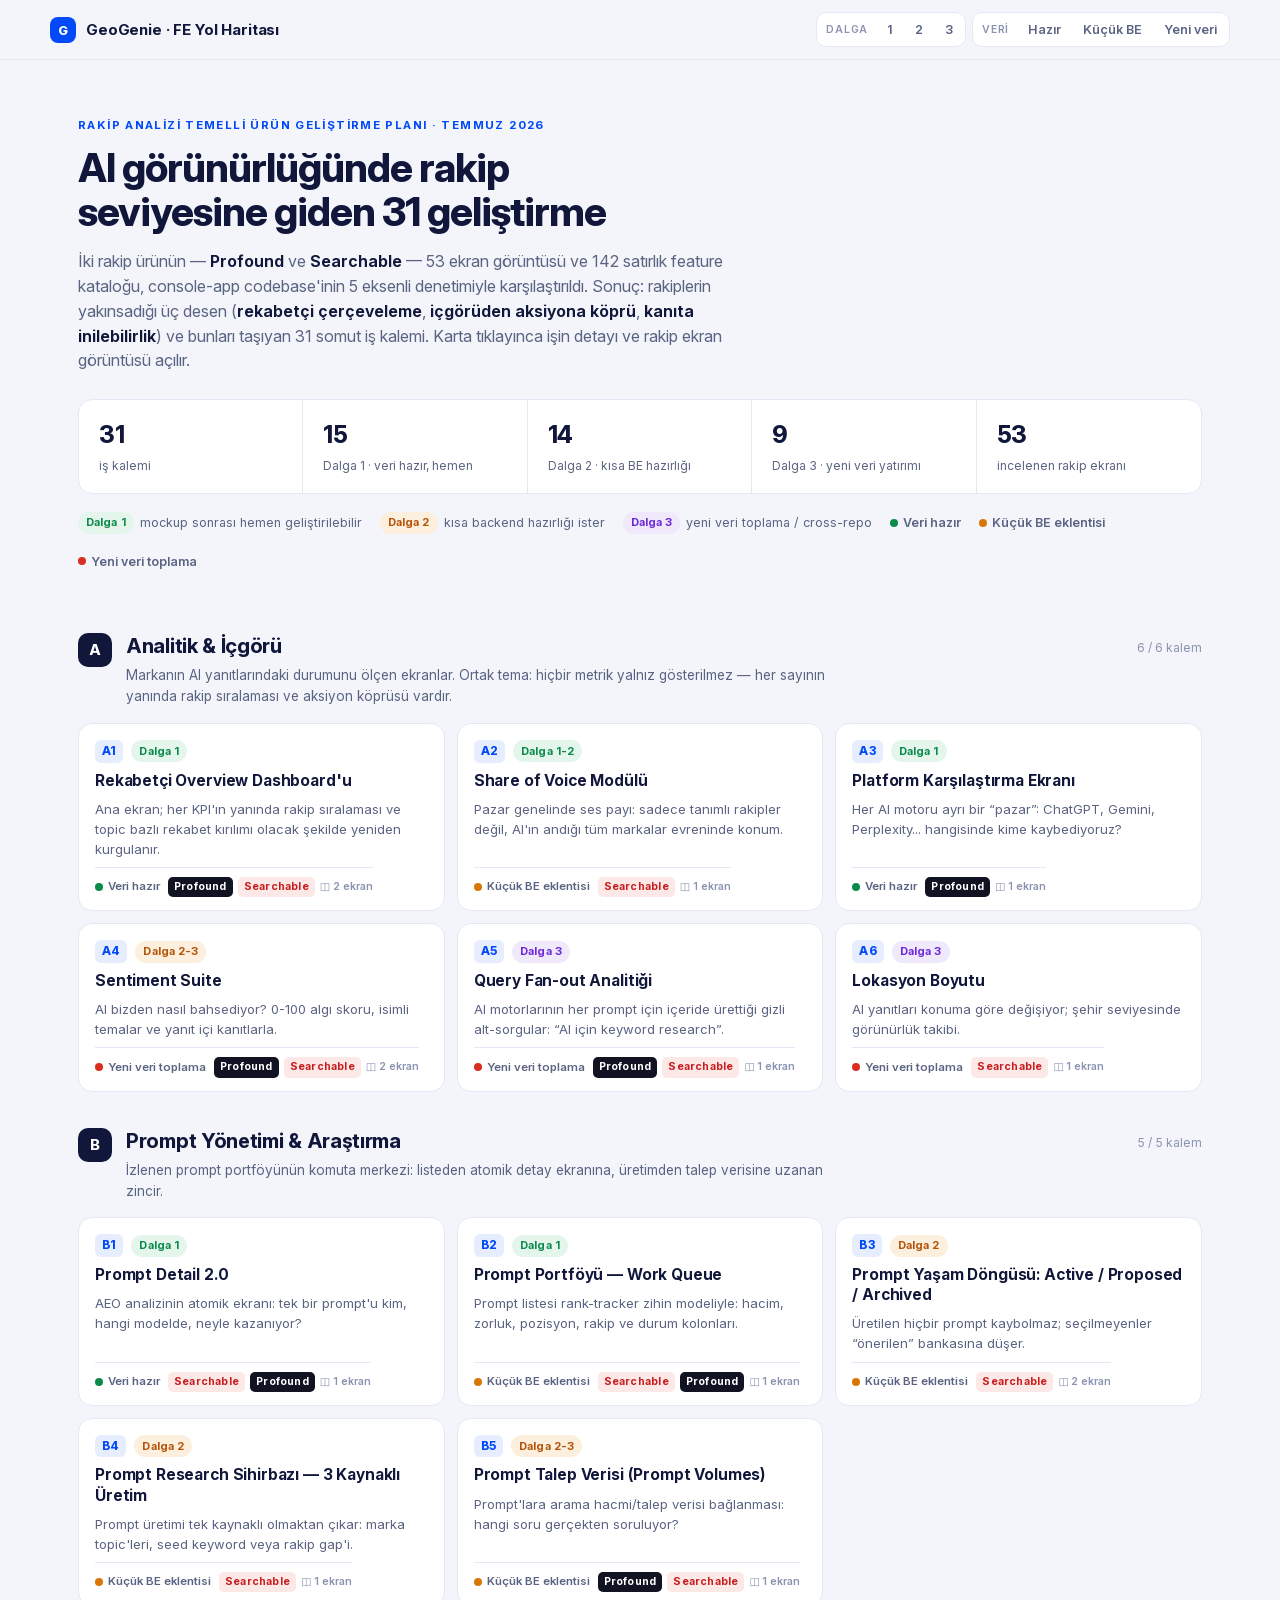
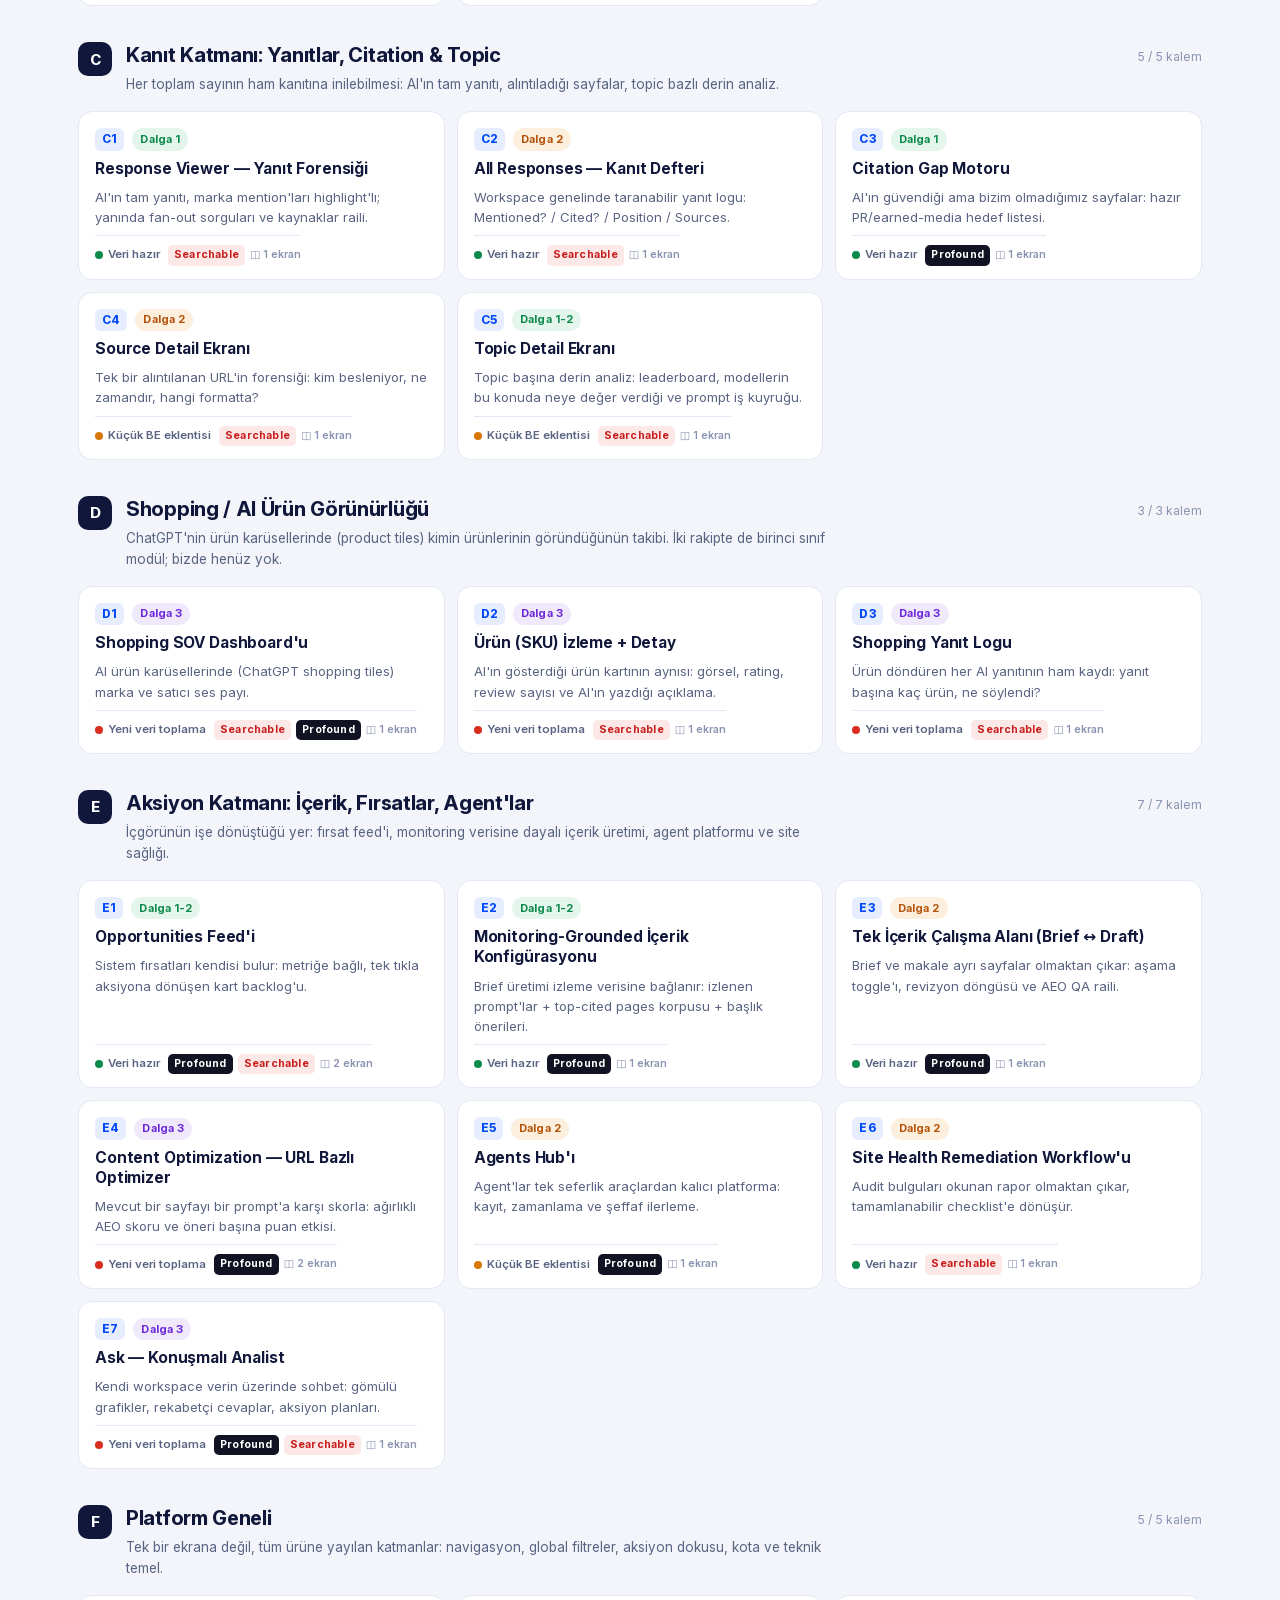
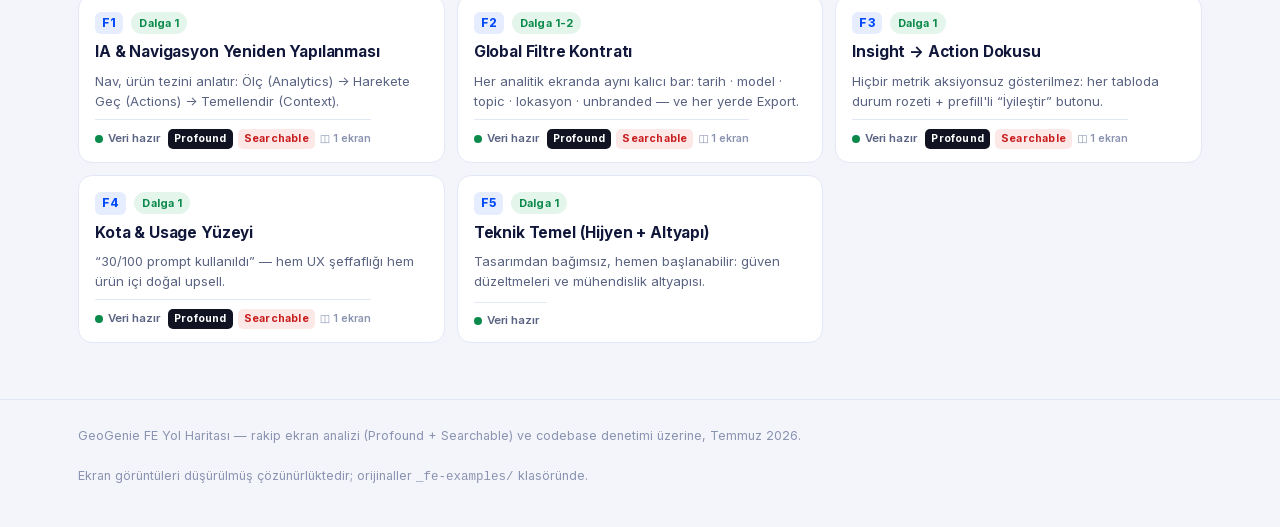
==== index.html @ bcd359d2 "GeoGenie FE roadmap presentation site Co-Authored-By: Claude Fable 5 <noreply@anthropic.com>" ====
<!DOCTYPE html>
<html lang="tr">
<head>
<meta charset="utf-8">
<title>GeoGenie FE Yol Haritası</title>
<meta name="robots" content="noindex, nofollow">
<meta name="viewport" content="width=device-width, initial-scale=1">
<style>
@font-face { font-family:'InterV'; src:url([data-uri]) format('woff2'); font-weight:100 900; font-style:normal; font-display:swap; }
:root {
  --bg:#F3F5FB; --surface:#FFFFFF; --border:#E2E8F5; --border-strong:#D5DDF0;
  --ink:#10173A; --muted:#5A6482; --faint:#8A93B0;
  --accent:#0149F9; --accent-soft:#E6EDFE;
  --d1:#0B8A4B; --d1-bg:#E4F5EC; --d2:#B45309; --d2-bg:#FCEFDD; --d3:#6D28D9; --d3-bg:#EFE9FB;
  --ok:#0B8A4B; --warn:#D97706; --new:#D92D20;
}
* { box-sizing:border-box; }
html { scroll-behavior:smooth; }
@media (prefers-reduced-motion:reduce) { html { scroll-behavior:auto; } *,*::before,*::after { transition:none!important; animation:none!important; } }
body { margin:0; background:var(--bg); color:var(--ink); font-family:'InterV',system-ui,-apple-system,sans-serif; font-size:15px; line-height:1.55; -webkit-font-smoothing:antialiased; }
.wrap { max-width:1180px; margin:0 auto; padding:0 28px; }

/* Topbar */
.topbar { position:sticky; top:0; z-index:40; background:rgba(243,245,251,.92); backdrop-filter:blur(8px); border-bottom:1px solid var(--border); }
.topbar-in { display:flex; align-items:center; gap:16px; padding:12px 0; flex-wrap:wrap; }
.brand { display:flex; align-items:center; gap:10px; font-weight:700; letter-spacing:-.01em; white-space:nowrap; }
.brand i { width:26px; height:26px; border-radius:8px; background:var(--accent); display:inline-flex; align-items:center; justify-content:center; color:#fff; font-style:normal; font-weight:800; font-size:13px; }
.filters { display:flex; gap:6px; flex-wrap:wrap; align-items:center; margin-left:auto; }
.fgroup { display:flex; gap:4px; align-items:center; padding:3px; background:var(--surface); border:1px solid var(--border); border-radius:10px; }
.fgroup b { font-size:10.5px; text-transform:uppercase; letter-spacing:.07em; color:var(--faint); font-weight:600; padding:0 6px; }
.chip { border:none; background:transparent; color:var(--muted); font:inherit; font-size:12.5px; font-weight:600; padding:4px 9px; border-radius:7px; cursor:pointer; }
.chip:hover { background:var(--accent-soft); color:var(--accent); }
.chip.on { background:var(--accent); color:#fff; }
.chip:focus-visible, .card:focus-visible, .m-close:focus-visible { outline:2px solid var(--accent); outline-offset:2px; }

/* Hero */
.hero { padding:52px 0 34px; }
.eyebrow { font-size:11.5px; font-weight:700; letter-spacing:.12em; text-transform:uppercase; color:var(--accent); }
h1 { font-size:clamp(28px,4vw,40px); line-height:1.12; letter-spacing:-.025em; font-weight:750; margin:10px 0 14px; text-wrap:balance; max-width:21ch; }
.lede { max-width:66ch; color:var(--muted); font-size:16px; margin:0 0 26px; }
.lede strong { color:var(--ink); font-weight:650; }
.stats { display:flex; gap:0; border:1px solid var(--border); border-radius:14px; background:var(--surface); overflow:hidden; flex-wrap:wrap; }
.stat { flex:1 1 130px; padding:16px 20px; border-right:1px solid var(--border); min-width:130px; }
.stat:last-child { border-right:none; }
.stat b { display:block; font-size:24px; font-weight:750; letter-spacing:-.02em; font-variant-numeric:tabular-nums; }
.stat span { font-size:12px; color:var(--muted); }
.legend { display:flex; gap:18px; flex-wrap:wrap; margin-top:18px; font-size:12.5px; color:var(--muted); }
.legend .veri { font-size:12.5px; }
.legend-item { display:flex; align-items:center; gap:6px; }

/* Areas & cards */
.area { padding:26px 0 8px; }
.area-head { display:flex; gap:14px; align-items:flex-start; margin-bottom:16px; }
.area-key { flex:0 0 auto; width:34px; height:34px; border-radius:10px; background:var(--ink); color:#fff; display:flex; align-items:center; justify-content:center; font-weight:750; font-size:15px; margin-top:2px; }
.area-head h2 { margin:0; font-size:20px; letter-spacing:-.015em; font-weight:720; }
.area-head p { margin:3px 0 0; color:var(--muted); font-size:13.5px; max-width:78ch; }
.area-count { margin-left:auto; font-size:12px; color:var(--faint); white-space:nowrap; padding-top:8px; font-variant-numeric:tabular-nums; }
.grid { display:grid; grid-template-columns:repeat(auto-fill,minmax(330px,1fr)); gap:12px; }
.card { text-align:left; background:var(--surface); border:1px solid var(--border); border-radius:14px; padding:16px 16px 13px; cursor:pointer; font:inherit; color:inherit; display:flex; flex-direction:column; gap:8px; transition:border-color .15s, box-shadow .15s, transform .15s; }
.card:hover { border-color:var(--accent); box-shadow:0 6px 20px -8px rgba(1,73,249,.25); transform:translateY(-1px); }
.card.hidden { display:none; }
.card-top { display:flex; align-items:center; gap:8px; }
.cid { font-weight:750; font-size:12px; color:var(--accent); background:var(--accent-soft); border-radius:6px; padding:2px 7px; letter-spacing:.02em; }
.card h3 { margin:0; font-size:15.5px; font-weight:680; letter-spacing:-.01em; line-height:1.3; }
.card p { margin:0; font-size:13px; color:var(--muted); flex:1; }
.card-foot { display:flex; align-items:center; gap:8px; padding-top:9px; border-top:1px solid var(--border); flex-wrap:wrap; }
.foot-right { margin-left:auto; display:flex; gap:5px; align-items:center; flex-wrap:wrap; }
.pill { font-size:11px; font-weight:700; padding:2.5px 8px; border-radius:99px; letter-spacing:.01em; }
.pill.d1 { background:var(--d1-bg); color:var(--d1); }
.pill.d2 { background:var(--d2-bg); color:var(--d2); }
.pill.d3 { background:var(--d3-bg); color:var(--d3); }
.veri { display:inline-flex; align-items:center; gap:5px; font-size:11.5px; font-weight:600; color:var(--muted); }
.veri i { width:8px; height:8px; border-radius:99px; display:inline-block; }
.v-ready i { background:var(--ok); } .v-partial i { background:var(--warn); } .v-new i { background:var(--new); }
.ctag { font-size:10.5px; font-weight:700; padding:2px 6px; border-radius:5px; letter-spacing:.02em; }
.c-pf { background:#111322; color:#fff; }
.c-sr { background:#FDE8E8; color:#C81E1E; }
.ssflag { font-size:10.5px; color:var(--faint); font-weight:600; white-space:nowrap; }

/* Modal */
.overlay { position:fixed; inset:0; background:rgba(16,23,58,.5); backdrop-filter:blur(3px); z-index:60; display:none; }
.overlay.open { display:block; }
.modal { position:fixed; z-index:70; inset:0; display:none; align-items:flex-start; justify-content:center; padding:4vh 16px; overflow-y:auto; }
.modal.open { display:flex; }
.m-card { background:var(--surface); border-radius:18px; max-width:860px; width:100%; box-shadow:0 30px 80px -20px rgba(16,23,58,.45); position:relative; }
.m-close { position:sticky; float:right; top:14px; margin:14px 14px 0 0; width:34px; height:34px; border-radius:99px; border:1px solid var(--border); background:var(--surface); color:var(--muted); font-size:16px; cursor:pointer; z-index:5; }
.m-close:hover { color:var(--ink); border-color:var(--border-strong); }
.m-in { padding:28px 34px 30px; }
.m-head { display:flex; gap:14px; align-items:flex-start; padding-right:44px; }
.m-head .cid { margin-top:5px; }
.m-title h2 { margin:0; font-size:23px; font-weight:730; letter-spacing:-.02em; line-height:1.2; text-wrap:balance; }
.m-title p { margin:6px 0 0; color:var(--muted); font-size:14.5px; max-width:62ch; }
.m-meta { display:flex; gap:8px; align-items:center; flex-wrap:wrap; margin:16px 0 4px; padding-bottom:16px; border-bottom:1px solid var(--border); }
.area-lbl { font-size:11.5px; color:var(--faint); font-weight:600; margin-left:auto; }
.m-body section { margin-top:20px; }
.m-body h4 { margin:0 0 8px; font-size:11.5px; text-transform:uppercase; letter-spacing:.1em; color:var(--faint); font-weight:700; }
.m-body p { margin:0; color:var(--ink); max-width:72ch; }
.m-body ul { margin:0; padding-left:19px; display:flex; flex-direction:column; gap:6px; }
.m-body li { max-width:70ch; }
.m-body figure { margin:14px 0 0; }
.m-body img { width:100%; height:auto; border-radius:10px; border:1px solid var(--border-strong); display:block; }
.m-body figcaption { font-size:12px; color:var(--muted); margin-top:7px; }
.m-body .be p { color:var(--d2); font-weight:550; }
.m-body .why { background:var(--accent-soft); border-radius:12px; padding:14px 16px; }
.m-body .why h4 { color:var(--accent); }
.m-body .files { font-size:11.5px; color:var(--faint); margin-top:18px; border-top:1px dashed var(--border); padding-top:12px; }

footer { margin-top:48px; border-top:1px solid var(--border); padding:26px 0 42px; color:var(--faint); font-size:12.5px; }
footer .wrap { display:flex; gap:20px; flex-wrap:wrap; justify-content:space-between; }
.empty-note { display:none; text-align:center; color:var(--muted); padding:40px 0; }
body.filtering .area:not(.has-visible) { display:none; }
</style>
</head>
<body>

<div class="topbar"><div class="wrap topbar-in">
  <span class="brand"><i>G</i>GeoGenie · FE Yol Haritası</span>
  <div class="filters">
    <div class="fgroup"><b>Dalga</b>
      <button class="chip fd" data-f="dalga" data-v="1">1</button>
      <button class="chip fd" data-f="dalga" data-v="2">2</button>
      <button class="chip fd" data-f="dalga" data-v="3">3</button>
    </div>
    <div class="fgroup"><b>Veri</b>
      <button class="chip fd" data-f="veri" data-v="ready">Hazır</button>
      <button class="chip fd" data-f="veri" data-v="partial">Küçük BE</button>
      <button class="chip fd" data-f="veri" data-v="new">Yeni veri</button>
    </div>
    <button class="chip" id="clearF" hidden>Filtreyi temizle ×</button>
  </div>
</div></div>

<div class="wrap">
  <section class="hero">
    <span class="eyebrow">Rakip analizi temelli ürün geliştirme planı · Temmuz 2026</span>
    <h1>AI görünürlüğünde rakip seviyesine giden 31 geliştirme</h1>
    <p class="lede">İki rakip ürünün — <strong>Profound</strong> ve <strong>Searchable</strong> — 53 ekran görüntüsü ve 142 satırlık feature kataloğu, console-app codebase'inin 5 eksenli denetimiyle karşılaştırıldı. Sonuç: rakiplerin yakınsadığı üç desen (<strong>rekabetçi çerçeveleme</strong>, <strong>içgörüden aksiyona köprü</strong>, <strong>kanıta inilebilirlik</strong>) ve bunları taşıyan 31 somut iş kalemi. Karta tıklayınca işin detayı ve rakip ekran görüntüsü açılır.</p>
    <div class="stats">
      <div class="stat"><b>31</b><span>iş kalemi</span></div>
      <div class="stat"><b>15</b><span>Dalga 1 · veri hazır, hemen</span></div>
      <div class="stat"><b>14</b><span>Dalga 2 · kısa BE hazırlığı</span></div>
      <div class="stat"><b>9</b><span>Dalga 3 · yeni veri yatırımı</span></div>
      <div class="stat"><b>53</b><span>incelenen rakip ekranı</span></div>
    </div>
    <div class="legend">
      <span class="legend-item"><span class="pill d1">Dalga 1</span> mockup sonrası hemen geliştirilebilir</span>
      <span class="legend-item"><span class="pill d2">Dalga 2</span> kısa backend hazırlığı ister</span>
      <span class="legend-item"><span class="pill d3">Dalga 3</span> yeni veri toplama / cross-repo</span>
      <span class="veri v-ready"><i></i>Veri hazır</span>
      <span class="veri v-partial"><i></i>Küçük BE eklentisi</span>
      <span class="veri v-new"><i></i>Yeni veri toplama</span>
    </div>
  </section>

  
<section class="area" id="area-A" data-area="A">
  <div class="area-head"><span class="area-key">A</span>
    <div><h2>Analitik &amp; İçgörü</h2><p>Markanın AI yanıtlarındaki durumunu ölçen ekranlar. Ortak tema: hiçbir metrik yalnız gösterilmez — her sayının yanında rakip sıralaması ve aksiyon köprüsü vardır.</p></div>
    <span class="area-count" data-count></span>
  </div>
  <div class="grid">
<button class="card" data-id="A1" data-area="A" data-dalga="1" data-veri="ready" aria-haspopup="dialog">
  <div class="card-top"><span class="cid">A1</span><span class="pill d1">Dalga 1</span></div>
  <h3>Rekabetçi Overview Dashboard&#x27;u</h3>
  <p>Ana ekran; her KPI&#x27;ın yanında rakip sıralaması ve topic bazlı rekabet kırılımı olacak şekilde yeniden kurgulanır.</p>
  <div class="card-foot"><span class="veri v-ready"><i></i>Veri hazır</span><span class="foot-right"><span class="ctag c-pf">Profound</span><span class="ctag c-sr">Searchable</span><span class="ssflag" title="Rakip ekran görüntüsü içerir">◫ 2 ekran</span></span></div>
</button>
<button class="card" data-id="A2" data-area="A" data-dalga="1 2" data-veri="partial" aria-haspopup="dialog">
  <div class="card-top"><span class="cid">A2</span><span class="pill d1">Dalga 1-2</span></div>
  <h3>Share of Voice Modülü</h3>
  <p>Pazar genelinde ses payı: sadece tanımlı rakipler değil, AI&#x27;ın andığı tüm markalar evreninde konum.</p>
  <div class="card-foot"><span class="veri v-partial"><i></i>Küçük BE eklentisi</span><span class="foot-right"><span class="ctag c-sr">Searchable</span><span class="ssflag" title="Rakip ekran görüntüsü içerir">◫ 1 ekran</span></span></div>
</button>
<button class="card" data-id="A3" data-area="A" data-dalga="1" data-veri="ready" aria-haspopup="dialog">
  <div class="card-top"><span class="cid">A3</span><span class="pill d1">Dalga 1</span></div>
  <h3>Platform Karşılaştırma Ekranı</h3>
  <p>Her AI motoru ayrı bir “pazar”: ChatGPT, Gemini, Perplexity... hangisinde kime kaybediyoruz?</p>
  <div class="card-foot"><span class="veri v-ready"><i></i>Veri hazır</span><span class="foot-right"><span class="ctag c-pf">Profound</span><span class="ssflag" title="Rakip ekran görüntüsü içerir">◫ 1 ekran</span></span></div>
</button>
<button class="card" data-id="A4" data-area="A" data-dalga="2 3" data-veri="new" aria-haspopup="dialog">
  <div class="card-top"><span class="cid">A4</span><span class="pill d2">Dalga 2-3</span></div>
  <h3>Sentiment Suite</h3>
  <p>AI bizden nasıl bahsediyor? 0-100 algı skoru, isimli temalar ve yanıt içi kanıtlarla.</p>
  <div class="card-foot"><span class="veri v-new"><i></i>Yeni veri toplama</span><span class="foot-right"><span class="ctag c-pf">Profound</span><span class="ctag c-sr">Searchable</span><span class="ssflag" title="Rakip ekran görüntüsü içerir">◫ 2 ekran</span></span></div>
</button>
<button class="card" data-id="A5" data-area="A" data-dalga="3" data-veri="new" aria-haspopup="dialog">
  <div class="card-top"><span class="cid">A5</span><span class="pill d3">Dalga 3</span></div>
  <h3>Query Fan-out Analitiği</h3>
  <p>AI motorlarının her prompt için içeride ürettiği gizli alt-sorgular: “AI için keyword research”.</p>
  <div class="card-foot"><span class="veri v-new"><i></i>Yeni veri toplama</span><span class="foot-right"><span class="ctag c-pf">Profound</span><span class="ctag c-sr">Searchable</span><span class="ssflag" title="Rakip ekran görüntüsü içerir">◫ 1 ekran</span></span></div>
</button>
<button class="card" data-id="A6" data-area="A" data-dalga="3" data-veri="new" aria-haspopup="dialog">
  <div class="card-top"><span class="cid">A6</span><span class="pill d3">Dalga 3</span></div>
  <h3>Lokasyon Boyutu</h3>
  <p>AI yanıtları konuma göre değişiyor; şehir seviyesinde görünürlük takibi.</p>
  <div class="card-foot"><span class="veri v-new"><i></i>Yeni veri toplama</span><span class="foot-right"><span class="ctag c-sr">Searchable</span><span class="ssflag" title="Rakip ekran görüntüsü içerir">◫ 1 ekran</span></span></div>
</button></div>
</section>
<section class="area" id="area-B" data-area="B">
  <div class="area-head"><span class="area-key">B</span>
    <div><h2>Prompt Yönetimi &amp; Araştırma</h2><p>İzlenen prompt portföyünün komuta merkezi: listeden atomik detay ekranına, üretimden talep verisine uzanan zincir.</p></div>
    <span class="area-count" data-count></span>
  </div>
  <div class="grid">
<button class="card" data-id="B1" data-area="B" data-dalga="1" data-veri="ready" aria-haspopup="dialog">
  <div class="card-top"><span class="cid">B1</span><span class="pill d1">Dalga 1</span></div>
  <h3>Prompt Detail 2.0</h3>
  <p>AEO analizinin atomik ekranı: tek bir prompt&#x27;u kim, hangi modelde, neyle kazanıyor?</p>
  <div class="card-foot"><span class="veri v-ready"><i></i>Veri hazır</span><span class="foot-right"><span class="ctag c-sr">Searchable</span><span class="ctag c-pf">Profound</span><span class="ssflag" title="Rakip ekran görüntüsü içerir">◫ 1 ekran</span></span></div>
</button>
<button class="card" data-id="B2" data-area="B" data-dalga="1" data-veri="partial" aria-haspopup="dialog">
  <div class="card-top"><span class="cid">B2</span><span class="pill d1">Dalga 1</span></div>
  <h3>Prompt Portföyü — Work Queue</h3>
  <p>Prompt listesi rank-tracker zihin modeliyle: hacim, zorluk, pozisyon, rakip ve durum kolonları.</p>
  <div class="card-foot"><span class="veri v-partial"><i></i>Küçük BE eklentisi</span><span class="foot-right"><span class="ctag c-sr">Searchable</span><span class="ctag c-pf">Profound</span><span class="ssflag" title="Rakip ekran görüntüsü içerir">◫ 1 ekran</span></span></div>
</button>
<button class="card" data-id="B3" data-area="B" data-dalga="2" data-veri="partial" aria-haspopup="dialog">
  <div class="card-top"><span class="cid">B3</span><span class="pill d2">Dalga 2</span></div>
  <h3>Prompt Yaşam Döngüsü: Active / Proposed / Archived</h3>
  <p>Üretilen hiçbir prompt kaybolmaz; seçilmeyenler “önerilen” bankasına düşer.</p>
  <div class="card-foot"><span class="veri v-partial"><i></i>Küçük BE eklentisi</span><span class="foot-right"><span class="ctag c-sr">Searchable</span><span class="ssflag" title="Rakip ekran görüntüsü içerir">◫ 2 ekran</span></span></div>
</button>
<button class="card" data-id="B4" data-area="B" data-dalga="2" data-veri="partial" aria-haspopup="dialog">
  <div class="card-top"><span class="cid">B4</span><span class="pill d2">Dalga 2</span></div>
  <h3>Prompt Research Sihirbazı — 3 Kaynaklı Üretim</h3>
  <p>Prompt üretimi tek kaynaklı olmaktan çıkar: marka topic&#x27;leri, seed keyword veya rakip gap&#x27;i.</p>
  <div class="card-foot"><span class="veri v-partial"><i></i>Küçük BE eklentisi</span><span class="foot-right"><span class="ctag c-sr">Searchable</span><span class="ssflag" title="Rakip ekran görüntüsü içerir">◫ 1 ekran</span></span></div>
</button>
<button class="card" data-id="B5" data-area="B" data-dalga="2 3" data-veri="partial" aria-haspopup="dialog">
  <div class="card-top"><span class="cid">B5</span><span class="pill d2">Dalga 2-3</span></div>
  <h3>Prompt Talep Verisi (Prompt Volumes)</h3>
  <p>Prompt&#x27;lara arama hacmi/talep verisi bağlanması: hangi soru gerçekten soruluyor?</p>
  <div class="card-foot"><span class="veri v-partial"><i></i>Küçük BE eklentisi</span><span class="foot-right"><span class="ctag c-pf">Profound</span><span class="ctag c-sr">Searchable</span><span class="ssflag" title="Rakip ekran görüntüsü içerir">◫ 1 ekran</span></span></div>
</button></div>
</section>
<section class="area" id="area-C" data-area="C">
  <div class="area-head"><span class="area-key">C</span>
    <div><h2>Kanıt Katmanı: Yanıtlar, Citation &amp; Topic</h2><p>Her toplam sayının ham kanıtına inilebilmesi: AI&#x27;ın tam yanıtı, alıntıladığı sayfalar, topic bazlı derin analiz.</p></div>
    <span class="area-count" data-count></span>
  </div>
  <div class="grid">
<button class="card" data-id="C1" data-area="C" data-dalga="1" data-veri="ready" aria-haspopup="dialog">
  <div class="card-top"><span class="cid">C1</span><span class="pill d1">Dalga 1</span></div>
  <h3>Response Viewer — Yanıt Forensiği</h3>
  <p>AI&#x27;ın tam yanıtı, marka mention&#x27;ları highlight&#x27;lı; yanında fan-out sorguları ve kaynaklar raili.</p>
  <div class="card-foot"><span class="veri v-ready"><i></i>Veri hazır</span><span class="foot-right"><span class="ctag c-sr">Searchable</span><span class="ssflag" title="Rakip ekran görüntüsü içerir">◫ 1 ekran</span></span></div>
</button>
<button class="card" data-id="C2" data-area="C" data-dalga="2" data-veri="ready" aria-haspopup="dialog">
  <div class="card-top"><span class="cid">C2</span><span class="pill d2">Dalga 2</span></div>
  <h3>All Responses — Kanıt Defteri</h3>
  <p>Workspace genelinde taranabilir yanıt logu: Mentioned? / Cited? / Position / Sources.</p>
  <div class="card-foot"><span class="veri v-ready"><i></i>Veri hazır</span><span class="foot-right"><span class="ctag c-sr">Searchable</span><span class="ssflag" title="Rakip ekran görüntüsü içerir">◫ 1 ekran</span></span></div>
</button>
<button class="card" data-id="C3" data-area="C" data-dalga="1" data-veri="ready" aria-haspopup="dialog">
  <div class="card-top"><span class="cid">C3</span><span class="pill d1">Dalga 1</span></div>
  <h3>Citation Gap Motoru</h3>
  <p>AI&#x27;ın güvendiği ama bizim olmadığımız sayfalar: hazır PR/earned-media hedef listesi.</p>
  <div class="card-foot"><span class="veri v-ready"><i></i>Veri hazır</span><span class="foot-right"><span class="ctag c-pf">Profound</span><span class="ssflag" title="Rakip ekran görüntüsü içerir">◫ 1 ekran</span></span></div>
</button>
<button class="card" data-id="C4" data-area="C" data-dalga="2" data-veri="partial" aria-haspopup="dialog">
  <div class="card-top"><span class="cid">C4</span><span class="pill d2">Dalga 2</span></div>
  <h3>Source Detail Ekranı</h3>
  <p>Tek bir alıntılanan URL&#x27;in forensiği: kim besleniyor, ne zamandır, hangi formatta?</p>
  <div class="card-foot"><span class="veri v-partial"><i></i>Küçük BE eklentisi</span><span class="foot-right"><span class="ctag c-sr">Searchable</span><span class="ssflag" title="Rakip ekran görüntüsü içerir">◫ 1 ekran</span></span></div>
</button>
<button class="card" data-id="C5" data-area="C" data-dalga="1 2" data-veri="partial" aria-haspopup="dialog">
  <div class="card-top"><span class="cid">C5</span><span class="pill d1">Dalga 1-2</span></div>
  <h3>Topic Detail Ekranı</h3>
  <p>Topic başına derin analiz: leaderboard, modellerin bu konuda neye değer verdiği ve prompt iş kuyruğu.</p>
  <div class="card-foot"><span class="veri v-partial"><i></i>Küçük BE eklentisi</span><span class="foot-right"><span class="ctag c-sr">Searchable</span><span class="ssflag" title="Rakip ekran görüntüsü içerir">◫ 1 ekran</span></span></div>
</button></div>
</section>
<section class="area" id="area-D" data-area="D">
  <div class="area-head"><span class="area-key">D</span>
    <div><h2>Shopping / AI Ürün Görünürlüğü</h2><p>ChatGPT&#x27;nin ürün karüsellerinde (product tiles) kimin ürünlerinin göründüğünün takibi. İki rakipte de birinci sınıf modül; bizde henüz yok.</p></div>
    <span class="area-count" data-count></span>
  </div>
  <div class="grid">
<button class="card" data-id="D1" data-area="D" data-dalga="3" data-veri="new" aria-haspopup="dialog">
  <div class="card-top"><span class="cid">D1</span><span class="pill d3">Dalga 3</span></div>
  <h3>Shopping SOV Dashboard&#x27;u</h3>
  <p>AI ürün karüsellerinde (ChatGPT shopping tiles) marka ve satıcı ses payı.</p>
  <div class="card-foot"><span class="veri v-new"><i></i>Yeni veri toplama</span><span class="foot-right"><span class="ctag c-sr">Searchable</span><span class="ctag c-pf">Profound</span><span class="ssflag" title="Rakip ekran görüntüsü içerir">◫ 1 ekran</span></span></div>
</button>
<button class="card" data-id="D2" data-area="D" data-dalga="3" data-veri="new" aria-haspopup="dialog">
  <div class="card-top"><span class="cid">D2</span><span class="pill d3">Dalga 3</span></div>
  <h3>Ürün (SKU) İzleme + Detay</h3>
  <p>AI&#x27;ın gösterdiği ürün kartının aynısı: görsel, rating, review sayısı ve AI&#x27;ın yazdığı açıklama.</p>
  <div class="card-foot"><span class="veri v-new"><i></i>Yeni veri toplama</span><span class="foot-right"><span class="ctag c-sr">Searchable</span><span class="ssflag" title="Rakip ekran görüntüsü içerir">◫ 1 ekran</span></span></div>
</button>
<button class="card" data-id="D3" data-area="D" data-dalga="3" data-veri="new" aria-haspopup="dialog">
  <div class="card-top"><span class="cid">D3</span><span class="pill d3">Dalga 3</span></div>
  <h3>Shopping Yanıt Logu</h3>
  <p>Ürün döndüren her AI yanıtının ham kaydı: yanıt başına kaç ürün, ne söylendi?</p>
  <div class="card-foot"><span class="veri v-new"><i></i>Yeni veri toplama</span><span class="foot-right"><span class="ctag c-sr">Searchable</span><span class="ssflag" title="Rakip ekran görüntüsü içerir">◫ 1 ekran</span></span></div>
</button></div>
</section>
<section class="area" id="area-E" data-area="E">
  <div class="area-head"><span class="area-key">E</span>
    <div><h2>Aksiyon Katmanı: İçerik, Fırsatlar, Agent&#x27;lar</h2><p>İçgörünün işe dönüştüğü yer: fırsat feed&#x27;i, monitoring verisine dayalı içerik üretimi, agent platformu ve site sağlığı.</p></div>
    <span class="area-count" data-count></span>
  </div>
  <div class="grid">
<button class="card" data-id="E1" data-area="E" data-dalga="1 2" data-veri="ready" aria-haspopup="dialog">
  <div class="card-top"><span class="cid">E1</span><span class="pill d1">Dalga 1-2</span></div>
  <h3>Opportunities Feed&#x27;i</h3>
  <p>Sistem fırsatları kendisi bulur: metriğe bağlı, tek tıkla aksiyona dönüşen kart backlog&#x27;u.</p>
  <div class="card-foot"><span class="veri v-ready"><i></i>Veri hazır</span><span class="foot-right"><span class="ctag c-pf">Profound</span><span class="ctag c-sr">Searchable</span><span class="ssflag" title="Rakip ekran görüntüsü içerir">◫ 2 ekran</span></span></div>
</button>
<button class="card" data-id="E2" data-area="E" data-dalga="1 2" data-veri="ready" aria-haspopup="dialog">
  <div class="card-top"><span class="cid">E2</span><span class="pill d1">Dalga 1-2</span></div>
  <h3>Monitoring-Grounded İçerik Konfigürasyonu</h3>
  <p>Brief üretimi izleme verisine bağlanır: izlenen prompt&#x27;lar + top-cited pages korpusu + başlık önerileri.</p>
  <div class="card-foot"><span class="veri v-ready"><i></i>Veri hazır</span><span class="foot-right"><span class="ctag c-pf">Profound</span><span class="ssflag" title="Rakip ekran görüntüsü içerir">◫ 1 ekran</span></span></div>
</button>
<button class="card" data-id="E3" data-area="E" data-dalga="2" data-veri="ready" aria-haspopup="dialog">
  <div class="card-top"><span class="cid">E3</span><span class="pill d2">Dalga 2</span></div>
  <h3>Tek İçerik Çalışma Alanı (Brief ↔ Draft)</h3>
  <p>Brief ve makale ayrı sayfalar olmaktan çıkar: aşama toggle&#x27;ı, revizyon döngüsü ve AEO QA raili.</p>
  <div class="card-foot"><span class="veri v-ready"><i></i>Veri hazır</span><span class="foot-right"><span class="ctag c-pf">Profound</span><span class="ssflag" title="Rakip ekran görüntüsü içerir">◫ 1 ekran</span></span></div>
</button>
<button class="card" data-id="E4" data-area="E" data-dalga="3" data-veri="new" aria-haspopup="dialog">
  <div class="card-top"><span class="cid">E4</span><span class="pill d3">Dalga 3</span></div>
  <h3>Content Optimization — URL Bazlı Optimizer</h3>
  <p>Mevcut bir sayfayı bir prompt&#x27;a karşı skorla: ağırlıklı AEO skoru ve öneri başına puan etkisi.</p>
  <div class="card-foot"><span class="veri v-new"><i></i>Yeni veri toplama</span><span class="foot-right"><span class="ctag c-pf">Profound</span><span class="ssflag" title="Rakip ekran görüntüsü içerir">◫ 2 ekran</span></span></div>
</button>
<button class="card" data-id="E5" data-area="E" data-dalga="2" data-veri="partial" aria-haspopup="dialog">
  <div class="card-top"><span class="cid">E5</span><span class="pill d2">Dalga 2</span></div>
  <h3>Agents Hub&#x27;ı</h3>
  <p>Agent&#x27;lar tek seferlik araçlardan kalıcı platforma: kayıt, zamanlama ve şeffaf ilerleme.</p>
  <div class="card-foot"><span class="veri v-partial"><i></i>Küçük BE eklentisi</span><span class="foot-right"><span class="ctag c-pf">Profound</span><span class="ssflag" title="Rakip ekran görüntüsü içerir">◫ 1 ekran</span></span></div>
</button>
<button class="card" data-id="E6" data-area="E" data-dalga="2" data-veri="ready" aria-haspopup="dialog">
  <div class="card-top"><span class="cid">E6</span><span class="pill d2">Dalga 2</span></div>
  <h3>Site Health Remediation Workflow&#x27;u</h3>
  <p>Audit bulguları okunan rapor olmaktan çıkar, tamamlanabilir checklist&#x27;e dönüşür.</p>
  <div class="card-foot"><span class="veri v-ready"><i></i>Veri hazır</span><span class="foot-right"><span class="ctag c-sr">Searchable</span><span class="ssflag" title="Rakip ekran görüntüsü içerir">◫ 1 ekran</span></span></div>
</button>
<button class="card" data-id="E7" data-area="E" data-dalga="3" data-veri="new" aria-haspopup="dialog">
  <div class="card-top"><span class="cid">E7</span><span class="pill d3">Dalga 3</span></div>
  <h3>Ask — Konuşmalı Analist</h3>
  <p>Kendi workspace verin üzerinde sohbet: gömülü grafikler, rekabetçi cevaplar, aksiyon planları.</p>
  <div class="card-foot"><span class="veri v-new"><i></i>Yeni veri toplama</span><span class="foot-right"><span class="ctag c-pf">Profound</span><span class="ctag c-sr">Searchable</span><span class="ssflag" title="Rakip ekran görüntüsü içerir">◫ 1 ekran</span></span></div>
</button></div>
</section>
<section class="area" id="area-F" data-area="F">
  <div class="area-head"><span class="area-key">F</span>
    <div><h2>Platform Geneli</h2><p>Tek bir ekrana değil, tüm ürüne yayılan katmanlar: navigasyon, global filtreler, aksiyon dokusu, kota ve teknik temel.</p></div>
    <span class="area-count" data-count></span>
  </div>
  <div class="grid">
<button class="card" data-id="F1" data-area="F" data-dalga="1" data-veri="ready" aria-haspopup="dialog">
  <div class="card-top"><span class="cid">F1</span><span class="pill d1">Dalga 1</span></div>
  <h3>IA &amp; Navigasyon Yeniden Yapılanması</h3>
  <p>Nav, ürün tezini anlatır: Ölç (Analytics) → Harekete Geç (Actions) → Temellendir (Context).</p>
  <div class="card-foot"><span class="veri v-ready"><i></i>Veri hazır</span><span class="foot-right"><span class="ctag c-pf">Profound</span><span class="ctag c-sr">Searchable</span><span class="ssflag" title="Rakip ekran görüntüsü içerir">◫ 1 ekran</span></span></div>
</button>
<button class="card" data-id="F2" data-area="F" data-dalga="1 2" data-veri="ready" aria-haspopup="dialog">
  <div class="card-top"><span class="cid">F2</span><span class="pill d1">Dalga 1-2</span></div>
  <h3>Global Filtre Kontratı</h3>
  <p>Her analitik ekranda aynı kalıcı bar: tarih · model · topic · lokasyon · unbranded — ve her yerde Export.</p>
  <div class="card-foot"><span class="veri v-ready"><i></i>Veri hazır</span><span class="foot-right"><span class="ctag c-pf">Profound</span><span class="ctag c-sr">Searchable</span><span class="ssflag" title="Rakip ekran görüntüsü içerir">◫ 1 ekran</span></span></div>
</button>
<button class="card" data-id="F3" data-area="F" data-dalga="1" data-veri="ready" aria-haspopup="dialog">
  <div class="card-top"><span class="cid">F3</span><span class="pill d1">Dalga 1</span></div>
  <h3>Insight → Action Dokusu</h3>
  <p>Hiçbir metrik aksiyonsuz gösterilmez: her tabloda durum rozeti + prefill&#x27;li “İyileştir” butonu.</p>
  <div class="card-foot"><span class="veri v-ready"><i></i>Veri hazır</span><span class="foot-right"><span class="ctag c-pf">Profound</span><span class="ctag c-sr">Searchable</span><span class="ssflag" title="Rakip ekran görüntüsü içerir">◫ 1 ekran</span></span></div>
</button>
<button class="card" data-id="F4" data-area="F" data-dalga="1" data-veri="ready" aria-haspopup="dialog">
  <div class="card-top"><span class="cid">F4</span><span class="pill d1">Dalga 1</span></div>
  <h3>Kota &amp; Usage Yüzeyi</h3>
  <p>“30/100 prompt kullanıldı” — hem UX şeffaflığı hem ürün içi doğal upsell.</p>
  <div class="card-foot"><span class="veri v-ready"><i></i>Veri hazır</span><span class="foot-right"><span class="ctag c-pf">Profound</span><span class="ctag c-sr">Searchable</span><span class="ssflag" title="Rakip ekran görüntüsü içerir">◫ 1 ekran</span></span></div>
</button>
<button class="card" data-id="F5" data-area="F" data-dalga="1" data-veri="ready" aria-haspopup="dialog">
  <div class="card-top"><span class="cid">F5</span><span class="pill d1">Dalga 1</span></div>
  <h3>Teknik Temel (Hijyen + Altyapı)</h3>
  <p>Tasarımdan bağımsız, hemen başlanabilir: güven düzeltmeleri ve mühendislik altyapısı.</p>
  <div class="card-foot"><span class="veri v-ready"><i></i>Veri hazır</span><span class="foot-right"></span></div>
</button></div>
</section>
  <p class="empty-note" id="emptyNote">Bu filtre kombinasyonuna uyan iş kalemi yok.</p>
</div>

<footer><div class="wrap">
  <span>GeoGenie FE Yol Haritası — rakip ekran analizi (Profound + Searchable) ve codebase denetimi üzerine, Temmuz 2026.</span>
  <span>Ekran görüntüleri düşürülmüş çözünürlüktedir; orijinaller <code>_fe-examples/</code> klasöründe.</span>
</div></footer>

<div class="overlay" id="overlay"></div>
<div class="modal" id="modal" role="dialog" aria-modal="true" aria-label="İş kalemi detayı">
  <div class="m-card">
    <button class="m-close" id="mClose" aria-label="Kapat">✕</button>
    <div class="m-in" id="mContent"></div>
  </div>
</div>


<template id="tpl-A1">
  <header class="m-head">
    <span class="cid">A1</span>
    <div class="m-title"><h2>Rekabetçi Overview Dashboard&#x27;u</h2><p>Ana ekran; her KPI&#x27;ın yanında rakip sıralaması ve topic bazlı rekabet kırılımı olacak şekilde yeniden kurgulanır.</p></div>
  </header>
  <div class="m-meta"><span class="pill d1">Dalga 1</span><span class="veri v-ready"><i></i>Veri hazır</span><span class="ctag c-pf">Profound</span><span class="ctag c-sr">Searchable</span><span class="area-lbl">Analitik &amp; İçgörü</span></div>
  <div class="m-body">
    <section><h4>Ne yapılacak</h4><ul><li>Visibility trend&#x27;inin yanına rakip leaderboard&#x27;u: ilk 4 rakip + kendi markamız gerçek sırasında, “You/Owned” rozetiyle</li><li>Topic bazlı kırılım tablosuna rank rozetleri (#4, #13 gibi), citation share kolonu ve delta göstergeleri</li><li>Topic satırından drill-down: o topic&#x27;in marka leaderboard&#x27;u + en çok alıntılanan sayfalar</li><li>Her topic satırında “Görünürlüğü İyileştir” aksiyonu (F3 ile bağlantılı)</li></ul></section>
    
<section><h4>Rakipte nasıl görünüyor</h4><p>Profound&#x27;un ana ekranı tamamen bu kurguya oturuyor: skor asla tek başına değil; topic başına rank, citation share ve tek tık aksiyon butonu birlikte sunuluyor. Searchable aynı deseni “Rankings” kartı ve “click a brand to view as competitor” pivotuyla kuruyor.</p><figure><img data-img="00-overview" alt="Profound Overview: topic başına rank rozeti, marka leaderboard&#x27;u, alıntılanan sayfalar ve satır içi “Improve Visibility” butonu" loading="lazy"><figcaption>Profound Overview: topic başına rank rozeti, marka leaderboard&#x27;u, alıntılanan sayfalar ve satır içi “Improve Visibility” butonu</figcaption></figure><figure><img data-img="00-aeo-insights-01-visibility" alt="Searchable Visibility: “You” rozetli Rankings tablosu, SOV donut&#x27;u ve delta chip&#x27;leri" loading="lazy"><figcaption>Searchable Visibility: “You” rozetli Rankings tablosu, SOV donut&#x27;u ve delta chip&#x27;leri</figcaption></figure></section>
    <section><h4>Bizde bugünkü durum</h4><p>MonitoringGenieDashboard trend, KPI kartları ve top-brands listesi gösteriyor; ancak rank, rozet, citation share ve rakip çerçevesi yok. Gereken veri (topic-brand visibility, citation analysis) backend&#x27;de mevcut.</p></section>
    
    <section class="why"><h4>Neden önemli</h4><p>İki rakibin de en güçlü ortak deseni. Kullanıcının ilk ekranda gördüğü şey “skorum kaç” değil “kime karşı neredeyim ve ne yapmalıyım” olur.</p></section>
    <p class="files">Kaynak ekran görüntüleri: 00-overview.png · 00-aeo-insights-01-visibility.png — Tam çözünürlüklü orijinaller: _fe-examples/pf-ss/ ve _fe-examples/searchable-ss/</p>
  </div>
</template>
<template id="tpl-A2">
  <header class="m-head">
    <span class="cid">A2</span>
    <div class="m-title"><h2>Share of Voice Modülü</h2><p>Pazar genelinde ses payı: sadece tanımlı rakipler değil, AI&#x27;ın andığı tüm markalar evreninde konum.</p></div>
  </header>
  <div class="m-meta"><span class="pill d1">Dalga 1-2</span><span class="veri v-partial"><i></i>Küçük BE eklentisi</span><span class="ctag c-sr">Searchable</span><span class="area-lbl">Analitik &amp; İçgörü</span></div>
  <div class="m-body">
    <section><h4>Ne yapılacak</h4><ul><li>SOV donut + zaman serisi; marka logolu segmentler</li><li>Tam rakip tablosu: share, visibility, değişim (momentum) kolonları</li><li>“Rakip gözünden görüntüle” pivotu: tabloda herhangi bir markaya tıklayınca dashboard o markanın perspektifine döner</li></ul></section>
    
<section><h4>Rakipte nasıl görünüyor</h4><p>Searchable SOV&#x27;u kullanıcının tanımladığı rakiplerle sınırlamıyor: AI yanıtlarında geçen 117 markayı otomatik keşfedip tam evren üzerinden hesaplıyor. Düşen/yükselen rakipler renkli deltalarla anında görünüyor.</p><figure><img data-img="00-aeo-insights-01-visibility-01-share-of-voice" alt="Searchable SOV drill-down: 117 oto-keşfedilen rakip, share + değişim kolonları, metodoloji dipnotu" loading="lazy"><figcaption>Searchable SOV drill-down: 117 oto-keşfedilen rakip, share + değişim kolonları, metodoloji dipnotu</figcaption></figure></section>
    <section><h4>Bizde bugünkü durum</h4><p>Top-brands listesi mention sayısı gösteriyor; SOV kavramı, tam evren tablosu ve pivot yok.</p></section>
    <section class="be"><h4>Backend ihtiyacı</h4><p>Oto-keşfedilen marka evreninin (yanıtlardan entity çıkarımı) genişletilmesi kısmi BE işi; tanımlı rakiplerle v1 bugün yapılabilir.</p></section>
    <section class="why"><h4>Neden önemli</h4><p>“Rank #1” çerçevesi düşük mutlak skorları bile motive edici kılıyor; CEO/pazarlama sunumlarının ana grafiği bu.</p></section>
    <p class="files">Kaynak ekran görüntüleri: 00-aeo-insights-01-visibility-01-share-of-voice.png — Tam çözünürlüklü orijinaller: _fe-examples/pf-ss/ ve _fe-examples/searchable-ss/</p>
  </div>
</template>
<template id="tpl-A3">
  <header class="m-head">
    <span class="cid">A3</span>
    <div class="m-title"><h2>Platform Karşılaştırma Ekranı</h2><p>Her AI motoru ayrı bir “pazar”: ChatGPT, Gemini, Perplexity... hangisinde kime kaybediyoruz?</p></div>
  </header>
  <div class="m-meta"><span class="pill d1">Dalga 1</span><span class="veri v-ready"><i></i>Veri hazır</span><span class="ctag c-pf">Profound</span><span class="area-lbl">Analitik &amp; İçgörü</span></div>
  <div class="m-body">
    <section><h4>Ne yapılacak</h4><ul><li>Platform başına ayrı leaderboard (visibility, SOV, position, citation share)</li><li>Rakip × platform ısı matrisi (heatmap): satır/metrik değiştirilebilir</li><li>Platform bazlı özet KPI şeridi</li></ul></section>
    
<section><h4>Rakipte nasıl görünüyor</h4><p>Profound Platforms sekmesi her motoru ayrı pazar olarak ele alıyor; mavi tonlamalı rakip×platform matrisi “hangi motorda kim güçlü” sorusunu tek bakışta cevaplıyor. Sentiment&#x27;in platforma göre değiştiğini bile gösteriyorlar.</p><figure><img data-img="02-answer-engine-insight-04-platforms" alt="Profound Platforms: motor başına leaderboard ve rakip×platform matris görünümü" loading="lazy"><figcaption>Profound Platforms: motor başına leaderboard ve rakip×platform matris görünümü</figcaption></figure></section>
    <section><h4>Bizde bugünkü durum</h4><p>Platform filtresi var ama karşılaştırma görünümü yok; execution verisi platform bazında zaten toplanıyor.</p></section>
    
    <section class="why"><h4>Neden önemli</h4><p>“ChatGPT&#x27;de %92, Grok&#x27;ta %7.7” tipi içgörü doğrudan aksiyon planına çevrilir; mevcut veriyle en yüksek içgörü/efor oranlı ekranlardan.</p></section>
    <p class="files">Kaynak ekran görüntüleri: 02-answer-engine-insight-04-platforms.png — Tam çözünürlüklü orijinaller: _fe-examples/pf-ss/ ve _fe-examples/searchable-ss/</p>
  </div>
</template>
<template id="tpl-A4">
  <header class="m-head">
    <span class="cid">A4</span>
    <div class="m-title"><h2>Sentiment Suite</h2><p>AI bizden nasıl bahsediyor? 0-100 algı skoru, isimli temalar ve yanıt içi kanıtlarla.</p></div>
  </header>
  <div class="m-meta"><span class="pill d2">Dalga 2-3</span><span class="veri v-new"><i></i>Yeni veri toplama</span><span class="ctag c-pf">Profound</span><span class="ctag c-sr">Searchable</span><span class="area-lbl">Analitik &amp; İçgörü</span></div>
  <div class="m-body">
    <section><h4>Ne yapılacak</h4><ul><li>Sentiment skoru + trend (rakiplerle karşılaştırmalı)</li><li>İsimli pozitif/negatif tema çıkarımı (ör. “Limited Same-Day Availability”) — tema başına kanıt yanıtları, sınıflandıran cümle highlight&#x27;lı</li><li>“Known for” güçlü/zayıf yön etiketleri ve attribute treemap&#x27;i</li><li>Brand Facts: AI&#x27;ın marka hakkında iddia ettiği bilgilerin insan onaylı doğrulaması (halüsinasyon denetimi)</li></ul></section>
    
<section><h4>Rakipte nasıl görünüyor</h4><p>İki rakipte de birinci sınıf sekme. Profound temaları sayılabilir anlatılara çevirip her temayı gerçek AI yanıtının içinde highlight&#x27;layarak kanıtlıyor; Searchable analist brifi gibi okunan “Brand Perception” anlatısı ve rakip başına “Known for” etiketleri üretiyor.</p><figure><img data-img="00-aeo-insights-03-sentiment" alt="Searchable Sentiment: algı skoru, AI yazımı marka analizi, “Known for” etiketleri, attribute treemap" loading="lazy"><figcaption>Searchable Sentiment: algı skoru, AI yazımı marka analizi, “Known for” etiketleri, attribute treemap</figcaption></figure><figure><img data-img="02-answer-engine-insight-07-sentiment" alt="Profound Sentiment: isimli temalar ve yanıt içinde highlight&#x27;lı kanıt cümleleri" loading="lazy"><figcaption>Profound Sentiment: isimli temalar ve yanıt içinde highlight&#x27;lı kanıt cümleleri</figcaption></figure></section>
    <section><h4>Bizde bugünkü durum</h4><p>Uygulamada hiçbir sentiment metriği yok; API&#x27;de sentiment endpoint&#x27;i de yok. Eksik olan bütün bir analitik boyut.</p></section>
    <section class="be"><h4>Backend ihtiyacı</h4><p>Prompt-execution döngüsüne sentiment/tema çıkarımı eklenmeli. Mevcut yanıt arşivi üzerinde batch analizle başlanabilir (geriye dönük veri avantajı).</p></section>
    <section class="why"><h4>Neden önemli</h4><p>Negatif temalar kendiliğinden bir içerik/PR düzeltme backlog&#x27;u üretir; C-level&#x27;a “AI bizi nasıl anlatıyor” hikâyesinin ta kendisi.</p></section>
    <p class="files">Kaynak ekran görüntüleri: 00-aeo-insights-03-sentiment.png · 02-answer-engine-insight-07-sentiment.png — Tam çözünürlüklü orijinaller: _fe-examples/pf-ss/ ve _fe-examples/searchable-ss/</p>
  </div>
</template>
<template id="tpl-A5">
  <header class="m-head">
    <span class="cid">A5</span>
    <div class="m-title"><h2>Query Fan-out Analitiği</h2><p>AI motorlarının her prompt için içeride ürettiği gizli alt-sorgular: “AI için keyword research”.</p></div>
  </header>
  <div class="m-meta"><span class="pill d3">Dalga 3</span><span class="veri v-new"><i></i>Yeni veri toplama</span><span class="ctag c-pf">Profound</span><span class="ctag c-sr">Searchable</span><span class="area-lbl">Analitik &amp; İçgörü</span></div>
  <div class="m-body">
    <section><h4>Ne yapılacak</h4><ul><li>Prompt → üretilen alt-sorgular tablosu (model bazında, genişleyebilir satırlar)</li><li>“Avg queries per execution” metriği: model soruyu ne kadar parçalıyor</li><li>Kelime dönüşüm analizi: modelin prompt&#x27;a eklediği kelimeler (best, reviews, 2025, reddit, uk...)</li><li>Alt-sorgulara SEO volume/difficulty join&#x27;i (talep köprüsü)</li></ul></section>
    
<section><h4>Rakipte nasıl görünüyor</h4><p>İki rakibin de en ayrıştırıcı veri seti. Searchable alt-sorgulara klasik SEO metriklerini bağlayıp kelime-seviyesi diff modalı sunuyor; Profound veri kalitesi uyarısını dürüstçe verip “AI&#x27;ın retrieval sorgularını görün” diye satıyor.</p><figure><img data-img="00-aeo-insights-06-query-fan-out" alt="Searchable Query Fanout: prompt başına üretilen sorgular, volume/difficulty ve model kırılımı" loading="lazy"><figcaption>Searchable Query Fanout: prompt başına üretilen sorgular, volume/difficulty ve model kırılımı</figcaption></figure></section>
    <section><h4>Bizde bugünkü durum</h4><p>Fan-out verisi toplanmıyor ve gösterilmiyor.</p></section>
    <section class="be"><h4>Backend ihtiyacı</h4><p>Execution sırasında alt-sorgu yakalama hattı kurulmalı; FE tarafı (tablo + modal) veri geldikten sonra küçük iş.</p></section>
    <section class="why"><h4>Neden önemli</h4><p>Hiçbir klasik SEO aracında olmayan metrik; içerik ekibine “tam olarak hangi sorgular için yazmalıyım” cevabını verir.</p></section>
    <p class="files">Kaynak ekran görüntüleri: 00-aeo-insights-06-query-fan-out.png — Tam çözünürlüklü orijinaller: _fe-examples/pf-ss/ ve _fe-examples/searchable-ss/</p>
  </div>
</template>
<template id="tpl-A6">
  <header class="m-head">
    <span class="cid">A6</span>
    <div class="m-title"><h2>Lokasyon Boyutu</h2><p>AI yanıtları konuma göre değişiyor; şehir seviyesinde görünürlük takibi.</p></div>
  </header>
  <div class="m-meta"><span class="pill d3">Dalga 3</span><span class="veri v-new"><i></i>Yeni veri toplama</span><span class="ctag c-sr">Searchable</span><span class="area-lbl">Analitik &amp; İçgörü</span></div>
  <div class="m-body">
    <section><h4>Ne yapılacak</h4><ul><li>Bölge/şehir tablosu: görünürlük + haftalık değişim</li><li>Her analitik ekranda “Locations” filtresi (F2 global filtre kontratına slot)</li><li>Örneklem şeffaflığı: “10 lokasyon, 210 yanıt” gibi dipnotlar</li></ul></section>
    
<section><h4>Rakipte nasıl görünüyor</h4><p>Searchable tek ülke içinde 10 farklı lokasyondan örnekleme yapıyor, Location&#x27;ı hem ayrı sekme hem her ekranda filtre olarak sunuyor.</p><figure><img data-img="00-aeo-insights-07-locations" alt="Searchable Location sekmesi: bölge tablosu, değişim ve örneklem dipnotu" loading="lazy"><figcaption>Searchable Location sekmesi: bölge tablosu, değişim ve örneklem dipnotu</figcaption></figure></section>
    <section><h4>Bizde bugünkü durum</h4><p>Sadece workspace seviyesinde ülke ayarı var; monitoring&#x27;de coğrafi boyut yok.</p></section>
    <section class="be"><h4>Backend ihtiyacı</h4><p>Multi-location prompt execution altyapısı gerekir.</p></section>
    <section class="why"><h4>Neden önemli</h4><p>Perakende/yerel yoğun markalarda (tam bizim segment) yanıtlar şehre göre ciddi değişiyor; rakip farklılaştırıcısı.</p></section>
    <p class="files">Kaynak ekran görüntüleri: 00-aeo-insights-07-locations.png — Tam çözünürlüklü orijinaller: _fe-examples/pf-ss/ ve _fe-examples/searchable-ss/</p>
  </div>
</template>
<template id="tpl-B1">
  <header class="m-head">
    <span class="cid">B1</span>
    <div class="m-title"><h2>Prompt Detail 2.0</h2><p>AEO analizinin atomik ekranı: tek bir prompt&#x27;u kim, hangi modelde, neyle kazanıyor?</p></div>
  </header>
  <div class="m-meta"><span class="pill d1">Dalga 1</span><span class="veri v-ready"><i></i>Veri hazır</span><span class="ctag c-sr">Searchable</span><span class="ctag c-pf">Profound</span><span class="area-lbl">Prompt Yönetimi &amp; Araştırma</span></div>
  <div class="m-body">
    <section><h4>Ne yapılacak</h4><ul><li>Marka × model görünürlük heatmap&#x27;i (“ChatGPT&#x27;de %92, Grok&#x27;ta %7.7”)</li><li>Üç ayrı kazanım tipi ayrımı: Mention (metinde anılma) / Citation (kaynak linki) / Product (ürün önerisi)</li><li>Alıntılanan URL&#x27;ler — utm_source=chatgpt.com kanıtlı gerçek linkler</li><li>Tam yanıt geçmişi (audit log) + highlight&#x27;lı yanıt görüntüleyici (C1 bileşeni)</li><li>Önerilen ürünler: frekans (4x) + koşuların %&#x27;si</li></ul></section>
    
<section><h4>Rakipte nasıl görünüyor</h4><p>Searchable&#x27;ın prompt detay overlay&#x27;i bu ekranın referansı: model bazlı heatmap, üçlü kazanım ayrımı, alıntı URL&#x27;leri ve yanıt geçmişi tek ekranda. Profound da ölçüm granülaritesini tekil soruya indiriyor.</p><figure><img data-img="02-prompts-01-overview-01-prompt-details" alt="Searchable prompt detayı: marka×model heatmap, Mentions/Citations/Products ayrımı, önerilen ürünler ve yanıt geçmişi" loading="lazy"><figcaption>Searchable prompt detayı: marka×model heatmap, Mentions/Citations/Products ayrımı, önerilen ürünler ve yanıt geçmişi</figcaption></figure></section>
    <section><h4>Bizde bugünkü durum</h4><p>PromptDetails sayfamız (2.760 satır) trend grafiği ve execution/citation tabloları içeriyor; heatmap, kazanım ayrımı, ürün boyutu ve highlight yok. Veri büyük ölçüde mevcut (ürün boyutu D modülüne bağlı).</p></section>
    
    <section class="why"><h4>Neden önemli</h4><p>Kullanıcının her gün açacağı ekran; “hangi modelde neden kaybediyorum” sorusunun cevabı burada. Senin de işaret ettiğin en kritik gap.</p></section>
    <p class="files">Kaynak ekran görüntüleri: 02-prompts-01-overview-01-prompt-details.png — Tam çözünürlüklü orijinaller: _fe-examples/pf-ss/ ve _fe-examples/searchable-ss/</p>
  </div>
</template>
<template id="tpl-B2">
  <header class="m-head">
    <span class="cid">B2</span>
    <div class="m-title"><h2>Prompt Portföyü — Work Queue</h2><p>Prompt listesi rank-tracker zihin modeliyle: hacim, zorluk, pozisyon, rakip ve durum kolonları.</p></div>
  </header>
  <div class="m-meta"><span class="pill d1">Dalga 1</span><span class="veri v-partial"><i></i>Küçük BE eklentisi</span><span class="ctag c-sr">Searchable</span><span class="ctag c-pf">Profound</span><span class="area-lbl">Prompt Yönetimi &amp; Araştırma</span></div>
  <div class="m-body">
    <section><h4>Ne yapılacak</h4><ul><li>Kolonlar: Volume / Difficulty göstergeleri, Avg Position, Sentiment, rakip favicon yığını (“bu promptu kim sahiplenmiş”)</li><li>Leading / Competitive / Needs-work durum rozetleri (eşik mantığı FE&#x27;de)</li><li>0% görünürlük satırları gizlenmez — fırsat backlog&#x27;u olarak işaretlenir</li><li>Satırdan aksiyon: “brief üret” (F3 dokusu)</li></ul></section>
    
<section><h4>Rakipte nasıl görünüyor</h4><p>Searchable “Your Prompts” tablosu SEO araçlarının volume/difficulty kalıbını prompt&#x27;lara taşıyor; favicon yığını rakip durumunu okumadan gösteriyor. Profound quota çerçevesiyle prompt sayısını plan değerine bağlıyor.</p><figure><img data-img="02-prompts-01-overview" alt="Searchable Your Prompts: volume/difficulty, sentiment, avg position ve rakip favicon yığını kolonları" loading="lazy"><figcaption>Searchable Your Prompts: volume/difficulty, sentiment, avg position ve rakip favicon yığını kolonları</figcaption></figure></section>
    <section><h4>Bizde bugünkü durum</h4><p>PromptMonitoring güçlü bir tablo ama ham metrik gösteriyor; dereceleme, rakip kolonu ve talep verisi yok. Önemli: topic_volume_v2 (arama hacmi agent&#x27;ı) backend&#x27;de hazır ve FE&#x27;de hiç kullanılmıyor.</p></section>
    <section class="be"><h4>Backend ihtiyacı</h4><p>Volume/difficulty için topic_volume_v2 çıktısının prompt seviyesine bağlanması.</p></section>
    <section class="why"><h4>Neden önemli</h4><p>Tabloyu “rapor”dan “iş kuyruğu”na çevirir; hangi prompt&#x27;a içerik yazılacağı kendiliğinden önceliklenir.</p></section>
    <p class="files">Kaynak ekran görüntüleri: 02-prompts-01-overview.png — Tam çözünürlüklü orijinaller: _fe-examples/pf-ss/ ve _fe-examples/searchable-ss/</p>
  </div>
</template>
<template id="tpl-B3">
  <header class="m-head">
    <span class="cid">B3</span>
    <div class="m-title"><h2>Prompt Yaşam Döngüsü: Active / Proposed / Archived</h2><p>Üretilen hiçbir prompt kaybolmaz; seçilmeyenler “önerilen” bankasına düşer.</p></div>
  </header>
  <div class="m-meta"><span class="pill d2">Dalga 2</span><span class="veri v-partial"><i></i>Küçük BE eklentisi</span><span class="ctag c-sr">Searchable</span><span class="area-lbl">Prompt Yönetimi &amp; Araştırma</span></div>
  <div class="m-body">
    <section><h4>Ne yapılacak</h4><ul><li>Üç durumlu yaşam döngüsü + üretim sonrası insan onaylı kürasyon adımı</li><li>Proposed backlog&#x27;u: sonradan aktive edilebilir prompt bankası</li><li>Üretim anında intent oto-etiketi (Purchase / Consider / Learn) → funnel segmentasyonu bedavaya gelir</li></ul></section>
    
<section><h4>Rakipte nasıl görünüyor</h4><p>Searchable&#x27;da 61 aktif prompt&#x27;un yanında 250&#x27;lik proposed backlog&#x27;u duruyor; yanlışlıkla silmeyi önlemek için “üç tık ile discard” gibi bilinçli sürtünme bile tasarlamışlar. “Skip — hepsini proposed&#x27;a ekle” kaçış yolu var.</p><figure><img data-img="03-prompt-research" alt="Searchable Prompt Research: Active/Proposed/Archived sekmeleri ve talep metrikli envanter tablosu" loading="lazy"><figcaption>Searchable Prompt Research: Active/Proposed/Archived sekmeleri ve talep metrikli envanter tablosu</figcaption></figure><figure><img data-img="03-prompt-research-generate-5" alt="Üretim sihirbazının kürasyon adımı: seçilenler aktif, seçilmeyenler proposed&#x27;a" loading="lazy"><figcaption>Üretim sihirbazının kürasyon adımı: seçilenler aktif, seçilmeyenler proposed&#x27;a</figcaption></figure></section>
    <section><h4>Bizde bugünkü durum</h4><p>PromptsGenie v2 üretimi (async, coverage-tabanlı) yeni gemide; ama seçilmeyen üretilmiş prompt&#x27;lar siliniyor, lifecycle yok.</p></section>
    <section class="be"><h4>Backend ihtiyacı</h4><p>Prompt kayıtlarına durum alanı + üretim geçmişiyle ilişki.</p></section>
    <section class="why"><h4>Neden önemli</h4><p>Üretim maliyeti ödenen her prompt kalıcı envantere dönüşür; kota/plan ekonomisiyle de uyumlu.</p></section>
    <p class="files">Kaynak ekran görüntüleri: 03-prompt-research.png · 03-prompt-research-generate-5.png — Tam çözünürlüklü orijinaller: _fe-examples/pf-ss/ ve _fe-examples/searchable-ss/</p>
  </div>
</template>
<template id="tpl-B4">
  <header class="m-head">
    <span class="cid">B4</span>
    <div class="m-title"><h2>Prompt Research Sihirbazı — 3 Kaynaklı Üretim</h2><p>Prompt üretimi tek kaynaklı olmaktan çıkar: marka topic&#x27;leri, seed keyword veya rakip gap&#x27;i.</p></div>
  </header>
  <div class="m-meta"><span class="pill d2">Dalga 2</span><span class="veri v-partial"><i></i>Küçük BE eklentisi</span><span class="ctag c-sr">Searchable</span><span class="area-lbl">Prompt Yönetimi &amp; Araştırma</span></div>
  <div class="m-body">
    <section><h4>Ne yapılacak</h4><ul><li>Kaynak seçimi: (1) kendi topic&#x27;lerin, (2) seed keyword/açıklama, (3) rakip gap&#x27;i — kendi görünürlük verinden “rakip görünüyor, sen yoksun” alanları</li><li>Doğal dilde yönlendirme alanı (“sadece comparison promptları üret”)</li><li>Şehir + yerel dil hedefleme (locale-duyarlı üretim)</li></ul></section>
    
<section><h4>Rakipte nasıl görünüyor</h4><p>Searchable&#x27;ın 3 adımlı sihirbazının en zekice yanı rakip-gap kaynağı: kendi monitoring verisinde rakiplerin göründüğü alanları üretim tohumuna çeviriyor — veri döngüsü (flywheel) kuruyor. GSC bağlantısını da üretim kalitesi için kullanıyor.</p><figure><img data-img="03-prompt-research-generate-3" alt="Searchable sihirbazı, Competitors sekmesi: rakiplerin AI yanıtlarında bilinir olduğu alanlardan topic üretimi" loading="lazy"><figcaption>Searchable sihirbazı, Competitors sekmesi: rakiplerin AI yanıtlarında bilinir olduğu alanlardan topic üretimi</figcaption></figure></section>
    <section><h4>Bizde bugünkü durum</h4><p>PromptsGenie tek kaynaklı (topic+persona). Kürasyon/kaynak çeşitliliği yok. Prompt-generation overhaul girişimiyle doğrudan örtüşüyor.</p></section>
    <section class="be"><h4>Backend ihtiyacı</h4><p>Rakip-gap kaynağı için mevcut citation/visibility verisinden aday çıkarımı.</p></section>
    <section class="why"><h4>Neden önemli</h4><p>Üretimin kalitesi kaynağın zenginliğiyle sınırlı; rakip-gap kaynağı bizim güçlü citation verimizle doğal eşleşme.</p></section>
    <p class="files">Kaynak ekran görüntüleri: 03-prompt-research-generate-3.png — Tam çözünürlüklü orijinaller: _fe-examples/pf-ss/ ve _fe-examples/searchable-ss/</p>
  </div>
</template>
<template id="tpl-B5">
  <header class="m-head">
    <span class="cid">B5</span>
    <div class="m-title"><h2>Prompt Talep Verisi (Prompt Volumes)</h2><p>Prompt&#x27;lara arama hacmi/talep verisi bağlanması: hangi soru gerçekten soruluyor?</p></div>
  </header>
  <div class="m-meta"><span class="pill d2">Dalga 2-3</span><span class="veri v-partial"><i></i>Küçük BE eklentisi</span><span class="ctag c-pf">Profound</span><span class="ctag c-sr">Searchable</span><span class="area-lbl">Prompt Yönetimi &amp; Araştırma</span></div>
  <div class="m-body">
    <section><h4>Ne yapılacak</h4><ul><li>Prompt/topic seviyesinde hacim ve zorluk göstergeleri</li><li>GSC entegrasyonu ile gerçek sorgu verisinin üretime ve önceliklemeye bağlanması</li><li>Talep bazlı prompt önerisi (“bu topic&#x27;te insanlar şunu soruyor”)</li></ul></section>
    
<section><h4>Rakipte nasıl görünüyor</h4><p>Profound bunu ayrı bir ürün olarak konumlamış (“Prompt Volumes” — feature katalogda 18 özellik: tüketici panellerinden AI arama hacmi, intent ve demografi). Searchable volume/difficulty kolonlarını her prompt tablosuna işlemiş.</p><figure><img data-img="02-answer-engine-insight-02-prompts" alt="Profound Prompts: portföy yönetimi + kota çerçevesi (talep verisi ayrı Prompt Volumes ürününde)" loading="lazy"><figcaption>Profound Prompts: portföy yönetimi + kota çerçevesi (talep verisi ayrı Prompt Volumes ürününde)</figcaption></figure></section>
    <section><h4>Bizde bugünkü durum</h4><p>Yok; ama topic_volume_v2 agent&#x27;ı BE&#x27;de hazır (FE&#x27;de kullanılmıyor) ve prompt-generation overhaul&#x27;un talep-verisi hedefiyle birebir örtüşüyor.</p></section>
    <section class="be"><h4>Backend ihtiyacı</h4><p>topic_volume_v2 çıktısının prompt seviyesine indirilmesi; GSC bağlantısı ayrı iş kalemi.</p></section>
    <section class="why"><h4>Neden önemli</h4><p>“Neyi izleyelim/yazalım” kararını sezgiden veriye taşır; mevcut şirket girişimiyle (prompt-generation overhaul) aynı hedef.</p></section>
    <p class="files">Kaynak ekran görüntüleri: 02-answer-engine-insight-02-prompts.png — Tam çözünürlüklü orijinaller: _fe-examples/pf-ss/ ve _fe-examples/searchable-ss/</p>
  </div>
</template>
<template id="tpl-C1">
  <header class="m-head">
    <span class="cid">C1</span>
    <div class="m-title"><h2>Response Viewer — Yanıt Forensiği</h2><p>AI&#x27;ın tam yanıtı, marka mention&#x27;ları highlight&#x27;lı; yanında fan-out sorguları ve kaynaklar raili.</p></div>
  </header>
  <div class="m-meta"><span class="pill d1">Dalga 1</span><span class="veri v-ready"><i></i>Veri hazır</span><span class="ctag c-sr">Searchable</span><span class="area-lbl">Kanıt Katmanı: Yanıtlar, Citation &amp; Topic</span></div>
  <div class="m-body">
    <section><h4>Ne yapılacak</h4><ul><li>İki panel: solda render edilmiş tam yanıt (marka/rakip adları highlight&#x27;lı chip — URL ve link anchor&#x27;ları dahil), sağda metadata raili</li><li>Railde: modelin fan-out sorguları (veri geldiğinde) + alıntılanan kaynaklar (favicon&#x27;lu)</li><li>Highlight aç/kapa toggle&#x27;ı; tekil yanıt export&#x27;u</li><li>PromptDetails, sentiment kanıtları ve yanıt logu bu bileşeni paylaşır</li></ul></section>
    
<section><h4>Rakipte nasıl görünüyor</h4><p>Searchable&#x27;ın Response Details görünümü ürünün güven çekirdeği: her toplam sayı, markası highlight&#x27;lanmış gerçek yanıt metnine kadar iniyor. Profound sentiment kanıtlarında aynı highlight tekniğini kullanıyor.</p><figure><img data-img="00-aeo-insights-02-mentions-citations-02-response-details" alt="Searchable Response Details: highlight&#x27;lı tam yanıt, fan-out sorguları ve kaynaklar raili" loading="lazy"><figcaption>Searchable Response Details: highlight&#x27;lı tam yanıt, fan-out sorguları ve kaynaklar raili</figcaption></figure></section>
    <section><h4>Bizde bugünkü durum</h4><p>Yanıtlar düz ReactMarkdown olarak basılıyor; highlight, kaynak raili ve verdict chip&#x27;leri yok. Yanıt metinleri ve citation verisi DB&#x27;de mevcut.</p></section>
    
    <section class="why"><h4>Neden önemli</h4><p>“Bu skorlar gerçek mi?” sorusunun cevabı; ürünü “AI yanıtlarının kayıt sistemi” konumuna taşıyan bileşen.</p></section>
    <p class="files">Kaynak ekran görüntüleri: 00-aeo-insights-02-mentions-citations-02-response-details.png — Tam çözünürlüklü orijinaller: _fe-examples/pf-ss/ ve _fe-examples/searchable-ss/</p>
  </div>
</template>
<template id="tpl-C2">
  <header class="m-head">
    <span class="cid">C2</span>
    <div class="m-title"><h2>All Responses — Kanıt Defteri</h2><p>Workspace genelinde taranabilir yanıt logu: Mentioned? / Cited? / Position / Sources.</p></div>
  </header>
  <div class="m-meta"><span class="pill d2">Dalga 2</span><span class="veri v-ready"><i></i>Veri hazır</span><span class="ctag c-sr">Searchable</span><span class="area-lbl">Kanıt Katmanı: Yanıtlar, Citation &amp; Topic</span></div>
  <div class="m-body">
    <section><h4>Ne yapılacak</h4><ul><li>Tüm AI yanıtlarının filtrelenebilir logu (model, tarih, prompt, mention/citation durumu)</li><li>Satırdan C1 Response Viewer&#x27;a geçiş</li><li>Funnel/mention grafiklerinden loga inen bağlantılar (“bu sayı şu 1.260 yanıttan geliyor”)</li></ul></section>
    
<section><h4>Rakipte nasıl görünüyor</h4><p>Searchable Mentions &amp; Citations ekranında her aggregate, 1.260 yanıtlık browsable loga bağlanıyor; mention ve citation her yanıt için ayrı boolean olarak işaretli.</p><figure><img data-img="00-aeo-insights-02-mentions-citations" alt="Searchable Mentions &amp; Citations: funnel çerçevesi ve altta tüm yanıtların kanıt logu" loading="lazy"><figcaption>Searchable Mentions &amp; Citations: funnel çerçevesi ve altta tüm yanıtların kanıt logu</figcaption></figure></section>
    <section><h4>Bizde bugünkü durum</h4><p>Execution listesi sadece prompt başına var; workspace geneli kanıt defteri yok. Veri mevcut, birleştirilmiş endpoint gerekebilir.</p></section>
    <section class="be"><h4>Backend ihtiyacı</h4><p>Workspace geneli yanıt listeleme endpoint&#x27;i (sayfalama + filtre).</p></section>
    <section class="why"><h4>Neden önemli</h4><p>Denetlenebilirlik = kurumsal güven; ajans/enterprise satışlarında “raporun kaynağını göster” sorusunun cevabı.</p></section>
    <p class="files">Kaynak ekran görüntüleri: 00-aeo-insights-02-mentions-citations.png — Tam çözünürlüklü orijinaller: _fe-examples/pf-ss/ ve _fe-examples/searchable-ss/</p>
  </div>
</template>
<template id="tpl-C3">
  <header class="m-head">
    <span class="cid">C3</span>
    <div class="m-title"><h2>Citation Gap Motoru</h2><p>AI&#x27;ın güvendiği ama bizim olmadığımız sayfalar: hazır PR/earned-media hedef listesi.</p></div>
  </header>
  <div class="m-meta"><span class="pill d1">Dalga 1</span><span class="veri v-ready"><i></i>Veri hazır</span><span class="ctag c-pf">Profound</span><span class="area-lbl">Kanıt Katmanı: Yanıtlar, Citation &amp; Topic</span></div>
  <div class="m-body">
    <section><h4>Ne yapılacak</h4><ul><li>Citation tablosuna “Mentioned on Page” kolonu: yeşil Evet / kırmızı Not Mentioned pill&#x27;leri</li><li>Tek tık “gap&#x27;leri göster” filtresi</li><li>Yıldızla izleme (watched pages): hedef sayfaların takip listesi</li><li>Gap satırından earned-media brief&#x27;e prefill&#x27;li geçiş (F3)</li></ul></section>
    
<section><h4>Rakipte nasıl görünüyor</h4><p>Profound Citations sekmesindeki kırmızı “Not Mentioned” bayrakları kendi başına bir gap-analiz motoru: AI&#x27;ın zaten alıntıladığı sayfalarda markanın olmaması, hazır bir aksiyon listesi üretiyor.</p><figure><img data-img="02-answer-engine-insight-07-citations" alt="Profound Citations: “Mentioned on Page” kolonu, kategori taksonomisi ve watched pages" loading="lazy"><figcaption>Profound Citations: “Mentioned on Page” kolonu, kategori taksonomisi ve watched pages</figcaption></figure></section>
    <section><h4>Bizde bugünkü durum</h4><p>CitationAnalysis zaten güçlü (owned/competitor/social/earned taksonomisi, WhitePress teklifleri); checkMentions API&#x27;si mevcut ama kolon ve akış olarak bağlanmamış.</p></section>
    
    <section class="why"><h4>Neden önemli</h4><p>En hızlı “yeni değer” hikâyelerinden: mevcut verinin üstüne bir kolon + bir filtre ekleyip komple bir PR iş akışı doğuyor.</p></section>
    <p class="files">Kaynak ekran görüntüleri: 02-answer-engine-insight-07-citations.png — Tam çözünürlüklü orijinaller: _fe-examples/pf-ss/ ve _fe-examples/searchable-ss/</p>
  </div>
</template>
<template id="tpl-C4">
  <header class="m-head">
    <span class="cid">C4</span>
    <div class="m-title"><h2>Source Detail Ekranı</h2><p>Tek bir alıntılanan URL&#x27;in forensiği: kim besleniyor, ne zamandır, hangi formatta?</p></div>
  </header>
  <div class="m-meta"><span class="pill d2">Dalga 2</span><span class="veri v-partial"><i></i>Küçük BE eklentisi</span><span class="ctag c-sr">Searchable</span><span class="area-lbl">Kanıt Katmanı: Yanıtlar, Citation &amp; Topic</span></div>
  <div class="m-body">
    <section><h4>Ne yapılacak</h4><ul><li>Retrieved / Mentioned / Cited üçlü ayrımı (kaynak çekildi / marka anıldı / link gösterildi)</li><li>“Brands Mentioned”: bu sayfa hangi markaları AI yanıtlarına sokuyor (rakip-maruziyet analizi)</li><li>First seen / Last seen tazelik bilgisi</li><li>İçerik format sınıfı (Ranked List, How-To, Reddit Thread...) → “ne üretmelisin” reçetesi</li></ul></section>
    
<section><h4>Rakipte nasıl görünüyor</h4><p>Searchable&#x27;ın source-detail sayfası bir URL&#x27;i crawl-index gibi ele alıyor; utm_source=chatgpt.com parametreli gerçek linkler topluyor ve üç olay tipini ayırıyor.</p><figure><img data-img="00-aeo-insights-04-sources-01-source-details" alt="Searchable Source Details: retrieved/mentioned/cited ayrımı ve sayfanın beslediği markalar" loading="lazy"><figcaption>Searchable Source Details: retrieved/mentioned/cited ayrımı ve sayfanın beslediği markalar</figcaption></figure></section>
    <section><h4>Bizde bugünkü durum</h4><p>Citation domain satırı ve linked-prompts dialogu var; sayfa seviyesi forensik görünüm yok. Citation verisi mevcut, format sınıflaması yeni iş.</p></section>
    <section class="be"><h4>Backend ihtiyacı</h4><p>İçerik format sınıflaması (LLM etiketleme) ve retrieved/cited ayrımının veri modeline eklenmesi.</p></section>
    <section class="why"><h4>Neden önemli</h4><p>Earned-media hedeflemesini “domain listesi”nden “sayfa istihbaratı”na yükseltir; C3 ile birlikte PR modülünün temeli.</p></section>
    <p class="files">Kaynak ekran görüntüleri: 00-aeo-insights-04-sources-01-source-details.png — Tam çözünürlüklü orijinaller: _fe-examples/pf-ss/ ve _fe-examples/searchable-ss/</p>
  </div>
</template>
<template id="tpl-C5">
  <header class="m-head">
    <span class="cid">C5</span>
    <div class="m-title"><h2>Topic Detail Ekranı</h2><p>Topic başına derin analiz: leaderboard, modellerin bu konuda neye değer verdiği ve prompt iş kuyruğu.</p></div>
  </header>
  <div class="m-meta"><span class="pill d1">Dalga 1-2</span><span class="veri v-partial"><i></i>Küçük BE eklentisi</span><span class="ctag c-sr">Searchable</span><span class="area-lbl">Kanıt Katmanı: Yanıtlar, Citation &amp; Topic</span></div>
  <div class="m-body">
    <section><h4>Ne yapılacak</h4><ul><li>Topic&#x27;in tam rakip leaderboard&#x27;u (“Beats you in X” etiketli)</li><li>“LLM Priorities”: modellerin bu topic&#x27;te neye değer verdiğinin AI yazımı brifi + markanın uyumu</li><li>Topic&#x27;in izlenen prompt&#x27;ları, durum rozetleriyle (work queue)</li><li>Topic portföy görünümü: treemap (hacim × görünürlük — büyük kırmızı hücre = en büyük fırsat)</li></ul></section>
    
<section><h4>Rakipte nasıl görünüyor</h4><p>Searchable&#x27;ın topic drawer&#x27;ı sayısal sıralamanın üstüne AI yazımı kalitatif katman koyuyor: “ChatGPT bu konuda hızlı teslimat ve mağaza ağına değer veriyor; sen şurada eksiksin” netliğinde, kanıtlı analiz.</p><figure><img data-img="00-aeo-insights-05-topics-01-topic-details" alt="Searchable Topic Details: leaderboard, LLM Priorities brifi ve prompt iş kuyruğu" loading="lazy"><figcaption>Searchable Topic Details: leaderboard, LLM Priorities brifi ve prompt iş kuyruğu</figcaption></figure></section>
    <section><h4>Bizde bugünkü durum</h4><p>TopicPerformanceBreakdown satır olarak var; detay ekranı, leaderboard ve kalitatif katman yok.</p></section>
    <section class="be"><h4>Backend ihtiyacı</h4><p>“LLM Priorities” brifi için yanıt korpusu üzerinde özetleme çağrısı (mevcut agent altyapısıyla).</p></section>
    <section class="why"><h4>Neden önemli</h4><p>Topic&#x27;ler bizim veri modelimizin bel kemiği; onlara rakip + reçete katmanı eklemek mevcut yatırımı katlar.</p></section>
    <p class="files">Kaynak ekran görüntüleri: 00-aeo-insights-05-topics-01-topic-details.png — Tam çözünürlüklü orijinaller: _fe-examples/pf-ss/ ve _fe-examples/searchable-ss/</p>
  </div>
</template>
<template id="tpl-D1">
  <header class="m-head">
    <span class="cid">D1</span>
    <div class="m-title"><h2>Shopping SOV Dashboard&#x27;u</h2><p>AI ürün karüsellerinde (ChatGPT shopping tiles) marka ve satıcı ses payı.</p></div>
  </header>
  <div class="m-meta"><span class="pill d3">Dalga 3</span><span class="veri v-new"><i></i>Yeni veri toplama</span><span class="ctag c-sr">Searchable</span><span class="ctag c-pf">Profound</span><span class="area-lbl">Shopping / AI Ürün Görünürlüğü</span></div>
  <div class="m-body">
    <section><h4>Ne yapılacak</h4><ul><li>Marka SOV donut&#x27;u + trend (“product carousel&#x27;leri kim domine ediyor”)</li><li>Share (ürün görünme payı) ve Visibility (koşularda görünme oranı) ayrı kolonlar</li><li>Unbranded toggle: markasız, gerçekten kazanılabilir talep sorguları izolasyonu</li><li>Satıcı/merchant kırılımı</li></ul></section>
    
<section><h4>Rakipte nasıl görünüyor</h4><p>Searchable&#x27;da Shopping komple bir modül (Brands &amp; Merchants / Products / Prompts). Profound da Shopping&#x27;i ayrı ürün olarak satıyor (katalogda SKU-seviyesi analiz + merchant katmanı). Alışveriş yanıtları metin mention&#x27;larından ayrı bir yüzey olarak izleniyor.</p><figure><img data-img="01-shopping-01-brands-merchants" alt="Searchable Shopping: marka SOV, satıcı kırılımı ve unbranded toggle" loading="lazy"><figcaption>Searchable Shopping: marka SOV, satıcı kırılımı ve unbranded toggle</figcaption></figure></section>
    <section><h4>Bizde bugünkü durum</h4><p>Uygulamada ve API&#x27;de ürün/SKU/vendor kavramı hiç yok.</p></section>
    <section class="be"><h4>Backend ihtiyacı</h4><p>Shopping yanıtlarının (ürün karüselleri) yakalanması ve ürün varlık modelinin kurulması — yeni veri hattı.</p></section>
    <section class="why"><h4>Neden önemli</h4><p>E-ticaret markaları için “AI&#x27;da görünmek” giderek “ürün karüselinde görünmek” demek; senin “ChatGPT ads” diye işaretlediğin alan tam burası.</p></section>
    <p class="files">Kaynak ekran görüntüleri: 01-shopping-01-brands-merchants.png — Tam çözünürlüklü orijinaller: _fe-examples/pf-ss/ ve _fe-examples/searchable-ss/</p>
  </div>
</template>
<template id="tpl-D2">
  <header class="m-head">
    <span class="cid">D2</span>
    <div class="m-title"><h2>Ürün (SKU) İzleme + Detay</h2><p>AI&#x27;ın gösterdiği ürün kartının aynısı: görsel, rating, review sayısı ve AI&#x27;ın yazdığı açıklama.</p></div>
  </header>
  <div class="m-meta"><span class="pill d3">Dalga 3</span><span class="veri v-new"><i></i>Yeni veri toplama</span><span class="ctag c-sr">Searchable</span><span class="area-lbl">Shopping / AI Ürün Görünürlüğü</span></div>
  <div class="m-body">
    <section><h4>Ne yapılacak</h4><ul><li>ChatGPT&#x27;nin ürün kartı formatını birebir yansıtan ürün grid&#x27;i (görsel + rating + review count)</li><li>SKU detay overlay&#x27;i: AI yazımı ürün açıklamasının denetimi, kullanılan görseller, mention trendi</li><li>SKU → hangi prompt&#x27;lar, hangi platformlar, hangi satıcılar bağı</li></ul></section>
    
<section><h4>Rakipte nasıl görünüyor</h4><p>Searchable&#x27;ın SKU detayı benzersiz istihbarat sunuyor: ChatGPT&#x27;nin ürünü nasıl tarif ettiğini kelimesi kelimesine, hangi görseli seçtiğini ve hangi review sayısını alıntıladığını gösteriyor — hiçbir klasik analytics aracında olmayan veri.</p><figure><img data-img="01-shopping-02-products-01-product-details" alt="Searchable ürün detayı: AI yazımı açıklama, kullanılan görseller ve prompt/platform bağı" loading="lazy"><figcaption>Searchable ürün detayı: AI yazımı açıklama, kullanılan görseller ve prompt/platform bağı</figcaption></figure></section>
    <section><h4>Bizde bugünkü durum</h4><p>Yok.</p></section>
    <section class="be"><h4>Backend ihtiyacı</h4><p>D1 ile aynı veri hattının ürün-varlık detayı.</p></section>
    <section class="why"><h4>Neden önemli</h4><p>Ürün açıklamasını ve görsel seçimini AI&#x27;ın gözünden denetlemek, e-ticaret müşterisi için doğrudan optimize edilebilir yüzey demek.</p></section>
    <p class="files">Kaynak ekran görüntüleri: 01-shopping-02-products-01-product-details.png — Tam çözünürlüklü orijinaller: _fe-examples/pf-ss/ ve _fe-examples/searchable-ss/</p>
  </div>
</template>
<template id="tpl-D3">
  <header class="m-head">
    <span class="cid">D3</span>
    <div class="m-title"><h2>Shopping Yanıt Logu</h2><p>Ürün döndüren her AI yanıtının ham kaydı: yanıt başına kaç ürün, ne söylendi?</p></div>
  </header>
  <div class="m-meta"><span class="pill d3">Dalga 3</span><span class="veri v-new"><i></i>Yeni veri toplama</span><span class="ctag c-sr">Searchable</span><span class="area-lbl">Shopping / AI Ürün Görünürlüğü</span></div>
  <div class="m-body">
    <section><h4>Ne yapılacak</h4><ul><li>Prompt bazlı gruplanmış shopping yanıt listesi</li><li>“Yanıt başına ürün sayısı” metriği: yanıt ne kadar “shoppable”, karüsel ne kadar kalabalık</li><li>Ham model çıktısının (markdown artefaktlarıyla) korunması — kanıt otantikliği</li></ul></section>
    
<section><h4>Rakipte nasıl görünüyor</h4><p>Searchable ham çıktıyı bilinçli olarak olduğu gibi basıyor (** işaretleri bile duruyor) — “biz türetilmiş skor değil, AI&#x27;ın gerçekten söylediğini kaydediyoruz” konumlanması.</p><figure><img data-img="01-shopping-03-prompts" alt="Searchable Shopping Responses: prompt başına gruplanmış ham shopping yanıtları" loading="lazy"><figcaption>Searchable Shopping Responses: prompt başına gruplanmış ham shopping yanıtları</figcaption></figure></section>
    <section><h4>Bizde bugünkü durum</h4><p>Yok.</p></section>
    <section class="be"><h4>Backend ihtiyacı</h4><p>D1 veri hattının log yüzeyi.</p></section>
    <section class="why"><h4>Neden önemli</h4><p>Shopping modülünün C2 (kanıt defteri) karşılığı; modülün güven temeli.</p></section>
    <p class="files">Kaynak ekran görüntüleri: 01-shopping-03-prompts.png — Tam çözünürlüklü orijinaller: _fe-examples/pf-ss/ ve _fe-examples/searchable-ss/</p>
  </div>
</template>
<template id="tpl-E1">
  <header class="m-head">
    <span class="cid">E1</span>
    <div class="m-title"><h2>Opportunities Feed&#x27;i</h2><p>Sistem fırsatları kendisi bulur: metriğe bağlı, tek tıkla aksiyona dönüşen kart backlog&#x27;u.</p></div>
  </header>
  <div class="m-meta"><span class="pill d1">Dalga 1-2</span><span class="veri v-ready"><i></i>Veri hazır</span><span class="ctag c-pf">Profound</span><span class="ctag c-sr">Searchable</span><span class="area-lbl">Aksiyon Katmanı: İçerik, Fırsatlar, Agent&#x27;lar</span></div>
  <div class="m-body">
    <section><h4>Ne yapılacak</h4><ul><li>Oto-üretilen fırsat kartları: mevcut metrik (ör. Citation Share %3.7) + fırsat tipi (içerik üret / optimize et / earned media)</li><li>Kart detayı: gerekçe, uygulama checklist&#x27;i, referanslar</li><li>Köprü kartı: ilgili agent&#x27;a prefill&#x27;le geçiş (URL/topic/prompt hazır gelir)</li><li>Nav&#x27;da canlı sayaç rozeti (Searchable&#x27;da “36”)</li></ul></section>
    
<section><h4>Rakipte nasıl görünüyor</h4><p>İki rakipte de var; “döngüyü kapatan” yüzey bu. Profound&#x27;un fırsat detayı implementation checklist&#x27;i ve Content Optimization&#x27;a köprü kartıyla geliyor; Searchable her Sources modülüne “Show Gap Analysis” CTA&#x27;sı koyuyor.</p><figure><img data-img="09-opportunities" alt="Profound Opportunities: metriğe bağlı fırsat kartları" loading="lazy"><figcaption>Profound Opportunities: metriğe bağlı fırsat kartları</figcaption></figure><figure><img data-img="09-opportunities2" alt="Fırsat detayı: checklist, gerekçe ve araca köprü kartı" loading="lazy"><figcaption>Fırsat detayı: checklist, gerekçe ve araca köprü kartı</figcaption></figure></section>
    <section><h4>Bizde bugünkü durum</h4><p>Yok; ama ham sinyallerin hepsi zaten hesaplanıyor: 0% görünürlük prompt&#x27;ları, rakibin sahiplendiği citation sayfaları, zayıf topic&#x27;ler, düşük audit skorları. Kural tabanlı v1 mevcut endpoint&#x27;lerle kurulabilir.</p></section>
    <section class="be"><h4>Backend ihtiyacı</h4><p>V1 için gerekmez (kural tabanlı, FE); v2 öneri motoru ayrı yatırım.</p></section>
    <section class="why"><h4>Neden önemli</h4><p>Monitoring&#x27;i tekrarlayan agent kullanımına çeviren ana mekanizma; kullanıcı analiz yapmadan “ne yapmalıyım” listesini alır.</p></section>
    <p class="files">Kaynak ekran görüntüleri: 09-opportunities.png · 09-opportunities2.png — Tam çözünürlüklü orijinaller: _fe-examples/pf-ss/ ve _fe-examples/searchable-ss/</p>
  </div>
</template>
<template id="tpl-E2">
  <header class="m-head">
    <span class="cid">E2</span>
    <div class="m-title"><h2>Monitoring-Grounded İçerik Konfigürasyonu</h2><p>Brief üretimi izleme verisine bağlanır: izlenen prompt&#x27;lar + top-cited pages korpusu + başlık önerileri.</p></div>
  </header>
  <div class="m-meta"><span class="pill d1">Dalga 1-2</span><span class="veri v-ready"><i></i>Veri hazır</span><span class="ctag c-pf">Profound</span><span class="area-lbl">Aksiyon Katmanı: İçerik, Fırsatlar, Agent&#x27;lar</span></div>
  <div class="m-body">
    <section><h4>Ne yapılacak</h4><ul><li>Brief config&#x27;e “Top-Cited Pages” çoklu-seçimi (favicon chip&#x27;li, max 20): AI&#x27;ın halihazırda alıntıladığı sayfalar emülasyon korpusu olur</li><li>Topic&#x27;in citation verisinden otomatik varsayılan seçim</li><li>“Title Recommendations”: top-cited sayfalardan esinlenen 3 başlık önerisi + yenile</li><li>Üretilen briefte bu sayfaların hyperlink olarak referanslanması</li></ul></section>
    
<section><h4>Rakipte nasıl görünüyor</h4><p>Profound&#x27;un create-content akışının katil özelliği bu: üretim, genel LLM çıktısı değil — markanın izlenen topic&#x27;i, gerçek prompt&#x27;ları, hedef platformları ve o an citation kazanan sayfalarla temellendiriliyor.</p><figure><img data-img="08-content-01-create-content" alt="Profound Content Configuration: topic + prompt&#x27;lar + platformlar + Top-Cited Pages korpusu + başlık önerileri" loading="lazy"><figcaption>Profound Content Configuration: topic + prompt&#x27;lar + platformlar + Top-Cited Pages korpusu + başlık önerileri</figcaption></figure></section>
    <section><h4>Bizde bugünkü durum</h4><p>ContentBriefConfig 6 brief tipini destekliyor ve citation verisini zaten fetch ediyor; ama girdi olarak kullanmıyor. FE tarafı bugün yapılabilir.</p></section>
    <section class="be"><h4>Backend ihtiyacı</h4><p>Başlık önerisi üretimi için küçük bir endpoint.</p></section>
    <section class="why"><h4>Neden önemli</h4><p>“İzlediğin veriden üretilen içerik” hikâyesi bizim en savunulabilir farkımız — agent&#x27;larımız zaten native, eksik olan görünür bağ.</p></section>
    <p class="files">Kaynak ekran görüntüleri: 08-content-01-create-content.png — Tam çözünürlüklü orijinaller: _fe-examples/pf-ss/ ve _fe-examples/searchable-ss/</p>
  </div>
</template>
<template id="tpl-E3">
  <header class="m-head">
    <span class="cid">E3</span>
    <div class="m-title"><h2>Tek İçerik Çalışma Alanı (Brief ↔ Draft)</h2><p>Brief ve makale ayrı sayfalar olmaktan çıkar: aşama toggle&#x27;ı, revizyon döngüsü ve AEO QA raili.</p></div>
  </header>
  <div class="m-meta"><span class="pill d2">Dalga 2</span><span class="veri v-ready"><i></i>Veri hazır</span><span class="ctag c-pf">Profound</span><span class="area-lbl">Aksiyon Katmanı: İçerik, Fırsatlar, Agent&#x27;lar</span></div>
  <div class="m-body">
    <section><h4>Ne yapılacak</h4><ul><li>Brief / Final Draft aşama toggle&#x27;ı tek doküman çalışma alanında</li><li>“Request Changes”: geri bildirim metniyle yeniden üretim döngüsü</li><li>Kalıcı AEO raili: kelime sayısı, H1-H3 başlık ağacı, kopyalanabilir meta title / description / slug (aşamalar arası diff&#x27;li)</li><li>Numaralı inline citation&#x27;lar [1]-[9] + kaynakça</li></ul></section>
    
<section><h4>Rakipte nasıl görünüyor</h4><p>Profound&#x27;un en olgun yüzeyi: Notion-tarzı editör + sağda 4 sekmeli rail (AEO | History | Workflow | Inputs). Meta alanlar brief aşamasında üretilip draft&#x27;a taşınıyor; CMS&#x27;e yapıştırmaya hazır.</p><figure><img data-img="08-content-01-create-content-03-final-draft" alt="Profound Final Draft: aşama toggle&#x27;ı, Request Changes ve AEO QA raili" loading="lazy"><figcaption>Profound Final Draft: aşama toggle&#x27;ı, Request Changes ve AEO QA raili</figcaption></figure></section>
    <section><h4>Bizde bugünkü durum</h4><p>TipTap editörümüz ve brief→makale üretimi gemide (editable-brief işi tamamlandı); ama makale ayrı rotada, geri bağlantı, toggle ve QA raili yok.</p></section>
    
    <section class="why"><h4>Neden önemli</h4><p>İçerik ekibinin yaşadığı yer burası olur; “ürettim → düzelttim → yayınladım” döngüsü tek ekranda kapanır.</p></section>
    <p class="files">Kaynak ekran görüntüleri: 08-content-01-create-content-03-final-draft.png — Tam çözünürlüklü orijinaller: _fe-examples/pf-ss/ ve _fe-examples/searchable-ss/</p>
  </div>
</template>
<template id="tpl-E4">
  <header class="m-head">
    <span class="cid">E4</span>
    <div class="m-title"><h2>Content Optimization — URL Bazlı Optimizer</h2><p>Mevcut bir sayfayı bir prompt&#x27;a karşı skorla: ağırlıklı AEO skoru ve öneri başına puan etkisi.</p></div>
  </header>
  <div class="m-meta"><span class="pill d3">Dalga 3</span><span class="veri v-new"><i></i>Yeni veri toplama</span><span class="ctag c-pf">Profound</span><span class="area-lbl">Aksiyon Katmanı: İçerik, Fırsatlar, Agent&#x27;lar</span></div>
  <div class="m-body">
    <section><h4>Ne yapılacak</h4><ul><li>URL + izlenen topic/prompt girdisiyle sayfa analizi</li><li>Ağırlıklı, şeffaf “AEO Content Score”: Answerability Signals, Machine Readability, Information Density, Content Freshness</li><li>Rakip türevli “Target Zone” (top-cited sayfalardan kalibre edilmiş hedef bant)</li><li>Öneri başına öngörülen skor artışı (+1.6 gibi) → ROI sıralı düzeltme listesi</li></ul></section>
    
<section><h4>Rakipte nasıl görünüyor</h4><p>Profound&#x27;un optimizer&#x27;ı önerileri “genel AI tavsiyesi”nden çıkarıp ROI modeline çeviriyor: her öneri hangi alt metriği kaç puan iyileştireceğini söylüyor; skor gauge&#x27;ı “Powered by Profound” markasıyla embed edilebilir görünüyor.</p><figure><img data-img="08-content-02-optimize-content-02-analysis" alt="Profound optimizer: ağırlıklı AEO Content Score ve Target Zone" loading="lazy"><figcaption>Profound optimizer: ağırlıklı AEO Content Score ve Target Zone</figcaption></figure><figure><img data-img="08-content-02-optimize-content-02-recommendation" alt="Öneri başına öngörülen skor artışı (+delta) ile ROI sıralı liste" loading="lazy"><figcaption>Öneri başına öngörülen skor artışı (+delta) ile ROI sıralı liste</figcaption></figure></section>
    <section><h4>Bizde bugünkü durum</h4><p>Refresh brief ve SiteGenie AI review kısmen kesişiyor; skor modeli ve editör-içi akış yok.</p></section>
    <section class="be"><h4>Backend ihtiyacı</h4><p>Skorlama pipeline&#x27;ı (sayfa parse + rubrik + öneri üretimi) — yeni servis.</p></section>
    <section class="why"><h4>Neden önemli</h4><p>“Sayfamı AI için optimize et” pazarın en net taleplerinden; skor sayısallaştırması upsell ve rapor değeri taşıyor.</p></section>
    <p class="files">Kaynak ekran görüntüleri: 08-content-02-optimize-content-02-analysis.png · 08-content-02-optimize-content-02-recommendation.png — Tam çözünürlüklü orijinaller: _fe-examples/pf-ss/ ve _fe-examples/searchable-ss/</p>
  </div>
</template>
<template id="tpl-E5">
  <header class="m-head">
    <span class="cid">E5</span>
    <div class="m-title"><h2>Agents Hub&#x27;ı</h2><p>Agent&#x27;lar tek seferlik araçlardan kalıcı platforma: kayıt, zamanlama ve şeffaf ilerleme.</p></div>
  </header>
  <div class="m-meta"><span class="pill d2">Dalga 2</span><span class="veri v-partial"><i></i>Küçük BE eklentisi</span><span class="ctag c-pf">Profound</span><span class="area-lbl">Aksiyon Katmanı: İçerik, Fırsatlar, Agent&#x27;lar</span></div>
  <div class="m-body">
    <section><h4>Ne yapılacak</h4><ul><li>Agent registry tablosu: durum, oluşturan, son değişiklik, geçmiş</li><li>Scheduled sekmesi: tekrarlayan işler (ör. “Weekly Brand Health Report” haftalık digest)</li><li>Adlı-adımlı ilerleme: “2/9 · %22 · Gathering citations” + “5-10 dk sürer” beklenti metni</li><li>Tüm koşuların geçmişi: bugün gizli kalan workspace_research, prompt_generation, topic_volume koşuları dahil</li></ul></section>
    
<section><h4>Rakipte nasıl görünüyor</h4><p>Profound&#x27;un agent şablonları bizim native agent&#x27;larımızla neredeyse birebir örtüşüyor (YouTube Metadata, Reddit Insights, PDP, Article, Content Brief) — fark, bunları kullanıcı-tarafı bir platform olarak paketlemeleri: doğal dille agent kurma, zamanlama, versiyon.</p><figure><img data-img="07-agents" alt="Profound Agents: registry tablosu, şablon galerisi ve Scheduled sekmesi" loading="lazy"><figcaption>Profound Agents: registry tablosu, şablon galerisi ve Scheduled sekmesi</figcaption></figure></section>
    <section><h4>Bizde bugünkü durum</h4><p>ActionsGenie kart grid&#x27;i + allow-list&#x27;li iş tablosu var; brief-dışı agent koşuları hiçbir yerde görünmüyor (endpoint hepsini döndürüyor), zamanlama ve adlı-adım ilerleme standardı yok.</p></section>
    <section class="be"><h4>Backend ihtiyacı</h4><p>Zamanlama için celery-beat entegrasyonu; koşu listesi için BE hazır.</p></section>
    <section class="why"><h4>Neden önemli</h4><p>“Agent&#x27;ları olan analytics aracı” yerine “AEO agent platformu” konumlanması; haftalık digest gibi tekrarlayan işler retention makinesidir.</p></section>
    <p class="files">Kaynak ekran görüntüleri: 07-agents.png — Tam çözünürlüklü orijinaller: _fe-examples/pf-ss/ ve _fe-examples/searchable-ss/</p>
  </div>
</template>
<template id="tpl-E6">
  <header class="m-head">
    <span class="cid">E6</span>
    <div class="m-title"><h2>Site Health Remediation Workflow&#x27;u</h2><p>Audit bulguları okunan rapor olmaktan çıkar, tamamlanabilir checklist&#x27;e dönüşür.</p></div>
  </header>
  <div class="m-meta"><span class="pill d2">Dalga 2</span><span class="veri v-ready"><i></i>Veri hazır</span><span class="ctag c-sr">Searchable</span><span class="area-lbl">Aksiyon Katmanı: İçerik, Fırsatlar, Agent&#x27;lar</span></div>
  <div class="m-body">
    <section><h4>Ne yapılacak</h4><ul><li>Issue başına: Mark Fixed toggle&#x27;ı + “x / N düzeltildi” ilerleme sayacı</li><li>“Copy Prompt”: düzeltmeyi hazır LLM promptu olarak dışa ver (araç-bazlı varyantlar: Cursor, ChatGPT...)</li><li>“Fix with GeoGenie”: içerik tipli issue&#x27;lardan refresh-brief&#x27;e prefill&#x27;li geçiş</li><li>Re-run audit butonu + “düzelttim ama görmüyorum?” yardım bağlantısı</li></ul></section>
    
<section><h4>Rakipte nasıl görünüyor</h4><p>Searchable&#x27;ın sayfa detayında her issue üç aksiyonla geliyor (Mark Fixed / Ask Agent / Copy Prompt); AEO issue kontrolleri “AI neden seni alıntılamıyor” sorusunu kodlanmış bir rubriğe çevirmiş (trust signals, FAQ, social proof, başlık-içerik uyumu...).</p><figure><img data-img="04-site-health-01-page-details" alt="Searchable Page Details: issue başına Mark Fixed / Ask Agent / Copy Prompt ve ilerleme sayacı" loading="lazy"><figcaption>Searchable Page Details: issue başına Mark Fixed / Ask Agent / Copy Prompt ve ilerleme sayacı</figcaption></figure></section>
    <section><h4>Bizde bugünkü durum</h4><p>SiteGenie/AuditDetail skorları, issue listesi, quick wins ve schema üretimi var — ama salt okunur; işaretleme, ilerleme ve agent köprüsü yok.</p></section>
    
    <section class="why"><h4>Neden önemli</h4><p>Aynı audit verisiyle kullanıcıya “iş bitirme” deneyimi; re-run döngüsü doğal geri dönüş (retention) mekaniği.</p></section>
    <p class="files">Kaynak ekran görüntüleri: 04-site-health-01-page-details.png — Tam çözünürlüklü orijinaller: _fe-examples/pf-ss/ ve _fe-examples/searchable-ss/</p>
  </div>
</template>
<template id="tpl-E7">
  <header class="m-head">
    <span class="cid">E7</span>
    <div class="m-title"><h2>Ask — Konuşmalı Analist</h2><p>Kendi workspace verin üzerinde sohbet: gömülü grafikler, rekabetçi cevaplar, aksiyon planları.</p></div>
  </header>
  <div class="m-meta"><span class="pill d3">Dalga 3</span><span class="veri v-new"><i></i>Yeni veri toplama</span><span class="ctag c-pf">Profound</span><span class="ctag c-sr">Searchable</span><span class="area-lbl">Aksiyon Katmanı: İçerik, Fırsatlar, Agent&#x27;lar</span></div>
  <div class="m-body">
    <section><h4>Ne yapılacak</h4><ul><li>Chat arayüzü + alan-spesifik başlangıç önerileri (“Citation opportunities”, “Negative sentiment drivers”)</li><li>Cevaplar mini-rapor formatında: gömülü canlı grafik/tablolar, “#36/50 domain” tipi rekabetçi çerçeve</li><li>Önceliklendirilmiş aksiyon önerileri + ilgili agent&#x27;a köprü</li><li>İndirilebilir cevaplar (paylaşilabilir rapor)</li></ul></section>
    
<section><h4>Rakipte nasıl görünüyor</h4><p>Profound Ask&#x27;i nav&#x27;ın 2. sırasına koymuş — dashboard gezinmek yerine soruyu sorup analizi almak birincil arayüz olarak konumlanıyor. Searchable her ekranda Dashboard|Agent toggle&#x27;ı ve yüzen agent balonu taşıyor.</p><figure><img data-img="01-ask-example-answer" alt="Profound Ask: gömülü grafikli, rekabetçi çerçeveli, aksiyon planlı mini-rapor cevabı" loading="lazy"><figcaption>Profound Ask: gömülü grafikli, rekabetçi çerçeveli, aksiyon planlı mini-rapor cevabı</figcaption></figure></section>
    <section><h4>Bizde bugünkü durum</h4><p>Chat yüzeyi yok; ama agent_jobs altyapısı ve Settings&#x27;teki MCP token&#x27;ları (workspace verisine dış agent erişimi) doğal temel oluşturuyor.</p></section>
    <section class="be"><h4>Backend ihtiyacı</h4><p>Workspace verisi üzerinde cevap üreten agent (tool-use ile mevcut endpoint&#x27;leri çağıran) — cross-repo yatırım; FE chat kabuğu görece küçük.</p></section>
    <section class="why"><h4>Neden önemli</h4><p>Kategorinin yönü burası; iki rakip de “AI&#x27;ı AI ile analiz et” arayüzüne yatırım yapıyor. Temel (dashboard+veri) oturduktan sonraki fark yaratıcı bet.</p></section>
    <p class="files">Kaynak ekran görüntüleri: 01-ask-example-answer.png — Tam çözünürlüklü orijinaller: _fe-examples/pf-ss/ ve _fe-examples/searchable-ss/</p>
  </div>
</template>
<template id="tpl-F1">
  <header class="m-head">
    <span class="cid">F1</span>
    <div class="m-title"><h2>IA &amp; Navigasyon Yeniden Yapılanması</h2><p>Nav, ürün tezini anlatır: Ölç (Analytics) → Harekete Geç (Actions) → Temellendir (Context).</p></div>
  </header>
  <div class="m-meta"><span class="pill d1">Dalga 1</span><span class="veri v-ready"><i></i>Veri hazır</span><span class="ctag c-pf">Profound</span><span class="ctag c-sr">Searchable</span><span class="area-lbl">Platform Geneli</span></div>
  <div class="m-body">
    <section><h4>Ne yapılacak</h4><ul><li>Sidebar&#x27;ın etiketli gruplara ayrılması: Analytics / Prompts / Actions / Context (iki rakip de aynı kalıba yakınsamış)</li><li>Gerçek bir Overview landing&#x27;i (A1) — bugünkü Overview/Monitoring mükerrerliği kalkar</li><li>PromptsGenie gibi nav&#x27;dan erişilemeyen yüzeylerin yerini bulması</li><li>Bu karar mockup&#x27;lardan ÖNCE verilmelidir — tüm ekran tasarımlarının çatısı</li></ul></section>
    
<section><h4>Rakipte nasıl görünüyor</h4><p>Profound&#x27;un nav grupları (Analytics/Action/Context) ürün tezinin kendisi; Searchable aynı akışı Analytics → Prompts → Actions → On Page olarak kuruyor ve Opportunities&#x27;e canlı sayaç rozeti koyuyor.</p><figure><img data-img="00-overview" alt="Profound sidebar&#x27;ı: Analytics / Action / Context gruplaması ve Overview landing&#x27;i" loading="lazy"><figcaption>Profound sidebar&#x27;ı: Analytics / Action / Context gruplaması ve Overview landing&#x27;i</figcaption></figure></section>
    <section><h4>Bizde bugünkü durum</h4><p>Düz “Genie” listesi: Overview ve Monitoring aynı sayfaya gidiyor, PromptsGenie nav&#x27;da yok, BotsGenie yanlış sekmeye açılıyor.</p></section>
    
    <section class="why"><h4>Neden önemli</h4><p>Kullanıcının zihinsel modeliyle nav&#x27;ın örtüşmesi her yeni ekranın bulunabilirliğini belirler; en ucuz “büyük ürün” hissi.</p></section>
    <p class="files">Kaynak ekran görüntüleri: 00-overview.png — Tam çözünürlüklü orijinaller: _fe-examples/pf-ss/ ve _fe-examples/searchable-ss/</p>
  </div>
</template>
<template id="tpl-F2">
  <header class="m-head">
    <span class="cid">F2</span>
    <div class="m-title"><h2>Global Filtre Kontratı</h2><p>Her analitik ekranda aynı kalıcı bar: tarih · model · topic · lokasyon · unbranded — ve her yerde Export.</p></div>
  </header>
  <div class="m-meta"><span class="pill d1">Dalga 1-2</span><span class="veri v-ready"><i></i>Veri hazır</span><span class="ctag c-pf">Profound</span><span class="ctag c-sr">Searchable</span><span class="area-lbl">Platform Geneli</span></div>
  <div class="m-body">
    <section><h4>Ne yapılacak</h4><ul><li>Standart filtre bileşeni: tarih aralığı + granülarite + AI modeli + topic + (ileride) lokasyon + unbranded toggle</li><li>Filtre state&#x27;i navigasyonda kaybolmaz (URL&#x27;e yazılır)</li><li>Cmd+K global arama</li><li>Her kart/tabloda export (CSV/PNG); “Export 375 answers” gibi adetli etiketler</li></ul></section>
    
<section><h4>Rakipte nasıl görünüyor</h4><p>Searchable&#x27;ın 7 sekmesi tek ürün gibi hissettiriyorsa sebebi bu bar: her sekmede birebir aynı filtre seti. Profound aynı kontratı 8 sekmede uyguluyor ve export&#x27;a payload adedini yazıyor.</p><figure><img data-img="00-aeo-insights-01-visibility" alt="Searchable&#x27;ın kalıcı filtre barı: marka, tarih, granülarite, Unbranded, All Models, All Topics, Locations + Export" loading="lazy"><figcaption>Searchable&#x27;ın kalıcı filtre barı: marka, tarih, granülarite, Unbranded, All Models, All Topics, Locations + Export</figcaption></figure></section>
    <section><h4>Bizde bugünkü durum</h4><p>Her sayfa kendi filtresini yeniden kuruyor; sayfa değişince seçimler sıfırlanıyor. Export yalnızca 2 yerde var.</p></section>
    
    <section class="why"><h4>Neden önemli</h4><p>Tutarlılık = öğrenilebilirlik; “unbranded” toggle&#x27;ı ayrıca gerçek organik görünürlüğü izole eden akıllı bir farklılaştırıcı.</p></section>
    <p class="files">Kaynak ekran görüntüleri: 00-aeo-insights-01-visibility.png — Tam çözünürlüklü orijinaller: _fe-examples/pf-ss/ ve _fe-examples/searchable-ss/</p>
  </div>
</template>
<template id="tpl-F3">
  <header class="m-head">
    <span class="cid">F3</span>
    <div class="m-title"><h2>Insight → Action Dokusu</h2><p>Hiçbir metrik aksiyonsuz gösterilmez: her tabloda durum rozeti + prefill&#x27;li “İyileştir” butonu.</p></div>
  </header>
  <div class="m-meta"><span class="pill d1">Dalga 1</span><span class="veri v-ready"><i></i>Veri hazır</span><span class="ctag c-pf">Profound</span><span class="ctag c-sr">Searchable</span><span class="area-lbl">Platform Geneli</span></div>
  <div class="m-body">
    <section><h4>Ne yapılacak</h4><ul><li>Durum rozetleri her metrik tablosunda: Leading / Competitive / Needs work</li><li>Satır bazlı CTA&#x27;lar: topic → brief üret, zayıf prompt → içerik üret, rakip citation sayfası → earned media</li><li>Hepsi mevcut prefill mekanizmasıyla (query param / location.state) ilgili agent config&#x27;ine taşır</li><li>Overview&#x27;de “Improve Visibility” aksiyon raili (Create Content / Optimize / Run Agents / Manage Prompts)</li></ul></section>
    
<section><h4>Rakipte nasıl görünüyor</h4><p>Profound&#x27;da her topic satırında sparkle&#x27;lı “Improve Visibility” var; Searchable “Needs work” rozetleriyle her listeyi iş kuyruğuna çeviriyor. İkisinde de analitik ile aksiyon asla ayrı düşmüyor.</p><figure><img data-img="00-overview" alt="Profound: topic satırı başına “Improve Visibility” ve sağda aksiyon raili" loading="lazy"><figcaption>Profound: topic satırı başına “Improve Visibility” ve sağda aksiyon raili</figcaption></figure></section>
    <section><h4>Bizde bugünkü durum</h4><p>Uygulamada tek cross-link var (CitationAnalysis → refresh brief). Alıcı taraf (prefill) zaten çalışıyor; eksik olan verici taraftaki butonlar.</p></section>
    
    <section class="why"><h4>Neden önemli</h4><p>Bizim asıl farkımız agent&#x27;larımız — ama analitik ekranlardan onlara giden yol yok. Bu doku, mevcut agent yatırımının kullanımını doğrudan artırır.</p></section>
    <p class="files">Kaynak ekran görüntüleri: 00-overview.png — Tam çözünürlüklü orijinaller: _fe-examples/pf-ss/ ve _fe-examples/searchable-ss/</p>
  </div>
</template>
<template id="tpl-F4">
  <header class="m-head">
    <span class="cid">F4</span>
    <div class="m-title"><h2>Kota &amp; Usage Yüzeyi</h2><p>“30/100 prompt kullanıldı” — hem UX şeffaflığı hem ürün içi doğal upsell.</p></div>
  </header>
  <div class="m-meta"><span class="pill d1">Dalga 1</span><span class="veri v-ready"><i></i>Veri hazır</span><span class="ctag c-pf">Profound</span><span class="ctag c-sr">Searchable</span><span class="area-lbl">Platform Geneli</span></div>
  <div class="m-body">
    <section><h4>Ne yapılacak</h4><ul><li>Overview&#x27;de ve agent formlarında kota metreleri (prompt sayısı, agent-job hakkı)</li><li>Limite yaklaşınca upgrade bağlantısı (Settings Subscription&#x27;a)</li><li>Kota dolumu anlamlı yerlerde: üretim sihirbazında “39 kaldı” gibi</li></ul></section>
    
<section><h4>Rakipte nasıl görünüyor</h4><p>Profound kota metresini ana dashboard&#x27;a koyuyor; Searchable header&#x27;da Usage butonu ve girdilerin yanında kalan hak sayaçları taşıyor (“Audit 200 of 81.312 pages” gibi agresif ama dürüst çerçeveler).</p><figure><img data-img="03-prompt-research-generate-4" alt="Searchable üretim sihirbazında kalan hak sayacı (“39 remaining”)" loading="lazy"><figcaption>Searchable üretim sihirbazında kalan hak sayacı (“39 remaining”)</figcaption></figure></section>
    <section><h4>Bizde bugünkü durum</h4><p>Limit endpoint&#x27;leri (getWorkspaceLimits, getAgentJobUsageLimits) mevcut ama sadece Settings&#x27;te render ediliyor; akış içinde görünmüyor.</p></section>
    
    <section class="why"><h4>Neden önemli</h4><p>Ücretlendirme kaldıraçlarının (prompt sayısı, agent hakkı) üründe görünür olması hem destek yükünü azaltır hem plan yükseltmeyi doğallaştırır.</p></section>
    <p class="files">Kaynak ekran görüntüleri: 03-prompt-research-generate-4.png — Tam çözünürlüklü orijinaller: _fe-examples/pf-ss/ ve _fe-examples/searchable-ss/</p>
  </div>
</template>
<template id="tpl-F5">
  <header class="m-head">
    <span class="cid">F5</span>
    <div class="m-title"><h2>Teknik Temel (Hijyen + Altyapı)</h2><p>Tasarımdan bağımsız, hemen başlanabilir: güven düzeltmeleri ve mühendislik altyapısı.</p></div>
  </header>
  <div class="m-meta"><span class="pill d1">Dalga 1</span><span class="veri v-ready"><i></i>Veri hazır</span><span class="area-lbl">Platform Geneli</span></div>
  <div class="m-body">
    <section><h4>Ne yapılacak</h4><ul><li>Güven: API hatasında sessizce sahte brief üreten fallback&#x27;in kaldırılması (en kritik!), mock verili ölü sayfaların kaldırılması, sahte admin istatistiklerinin gerçeğe bağlanması</li><li>Performans: 3.2MB tek bundle&#x27;ın route bazlı bölünmesi (lazy loading)</li><li>Güvenlik ağı: TypeScript kontrolünün aktive edilmesi, test altyapısının kurulması (vitest), ESLint</li><li>Tekilleştirme: iki grafik kütüphanesinden tekine inilmesi, kullanılmayan bağımlılıkların atılması, kopya polling kodlarının tek hook&#x27;ta toplanması</li></ul></section>
    
<section><h4>Rakipte nasıl görünüyor</h4><p>Doğrudan bir rakip ekranı yok — bu kalem, yukarıdaki her şeyin güvenle ve hızla inşa edilebilmesinin ön koşulu.</p></section>
    <section><h4>Bizde bugünkü durum</h4><p>Codebase denetiminin bulguları: test yok, tip kontrolü fiilen kapalı, tek parça 3.2MB bundle, 10+ kopya polling implementasyonu, üretim rotasında mock veri.</p></section>
    
    <section class="why"><h4>Neden önemli</h4><p>Mockup&#x27;lar çizilirken paralel yürütülebilir; yeni tasarım geldiğinde ekip temiz bir zemine inşa eder.</p></section>
    
  </div>
</template>

<script>
const IMG = {"00-aeo-insights-01-visibility": "[data-uri]", "00-aeo-insights-01-visibility-01-share-of-voice": "[data-uri]", "00-aeo-insights-02-mentions-citations": "[data-uri]", "00-aeo-insights-02-mentions-citations-02-response-details": "[data-uri]", "00-aeo-insights-03-sentiment": "[data-uri]", "00-aeo-insights-04-sources-01-source-details": "[data-uri]", "00-aeo-insights-05-topics-01-topic-details": "[data-uri]", "00-aeo-insights-06-query-fan-out": "[data-uri]", "00-aeo-insights-07-locations": "[data-uri]", "00-overview": "[data-uri]", "01-ask-example-answer": "[data-uri]", "01-shopping-01-brands-merchants": "[data-uri]", "01-shopping-02-products-01-product-details": "[data-uri]", "01-shopping-03-prompts": "[data-uri]", "02-answer-engine-insight-02-prompts": "[data-uri]", "02-answer-engine-insight-04-platforms": "[data-uri]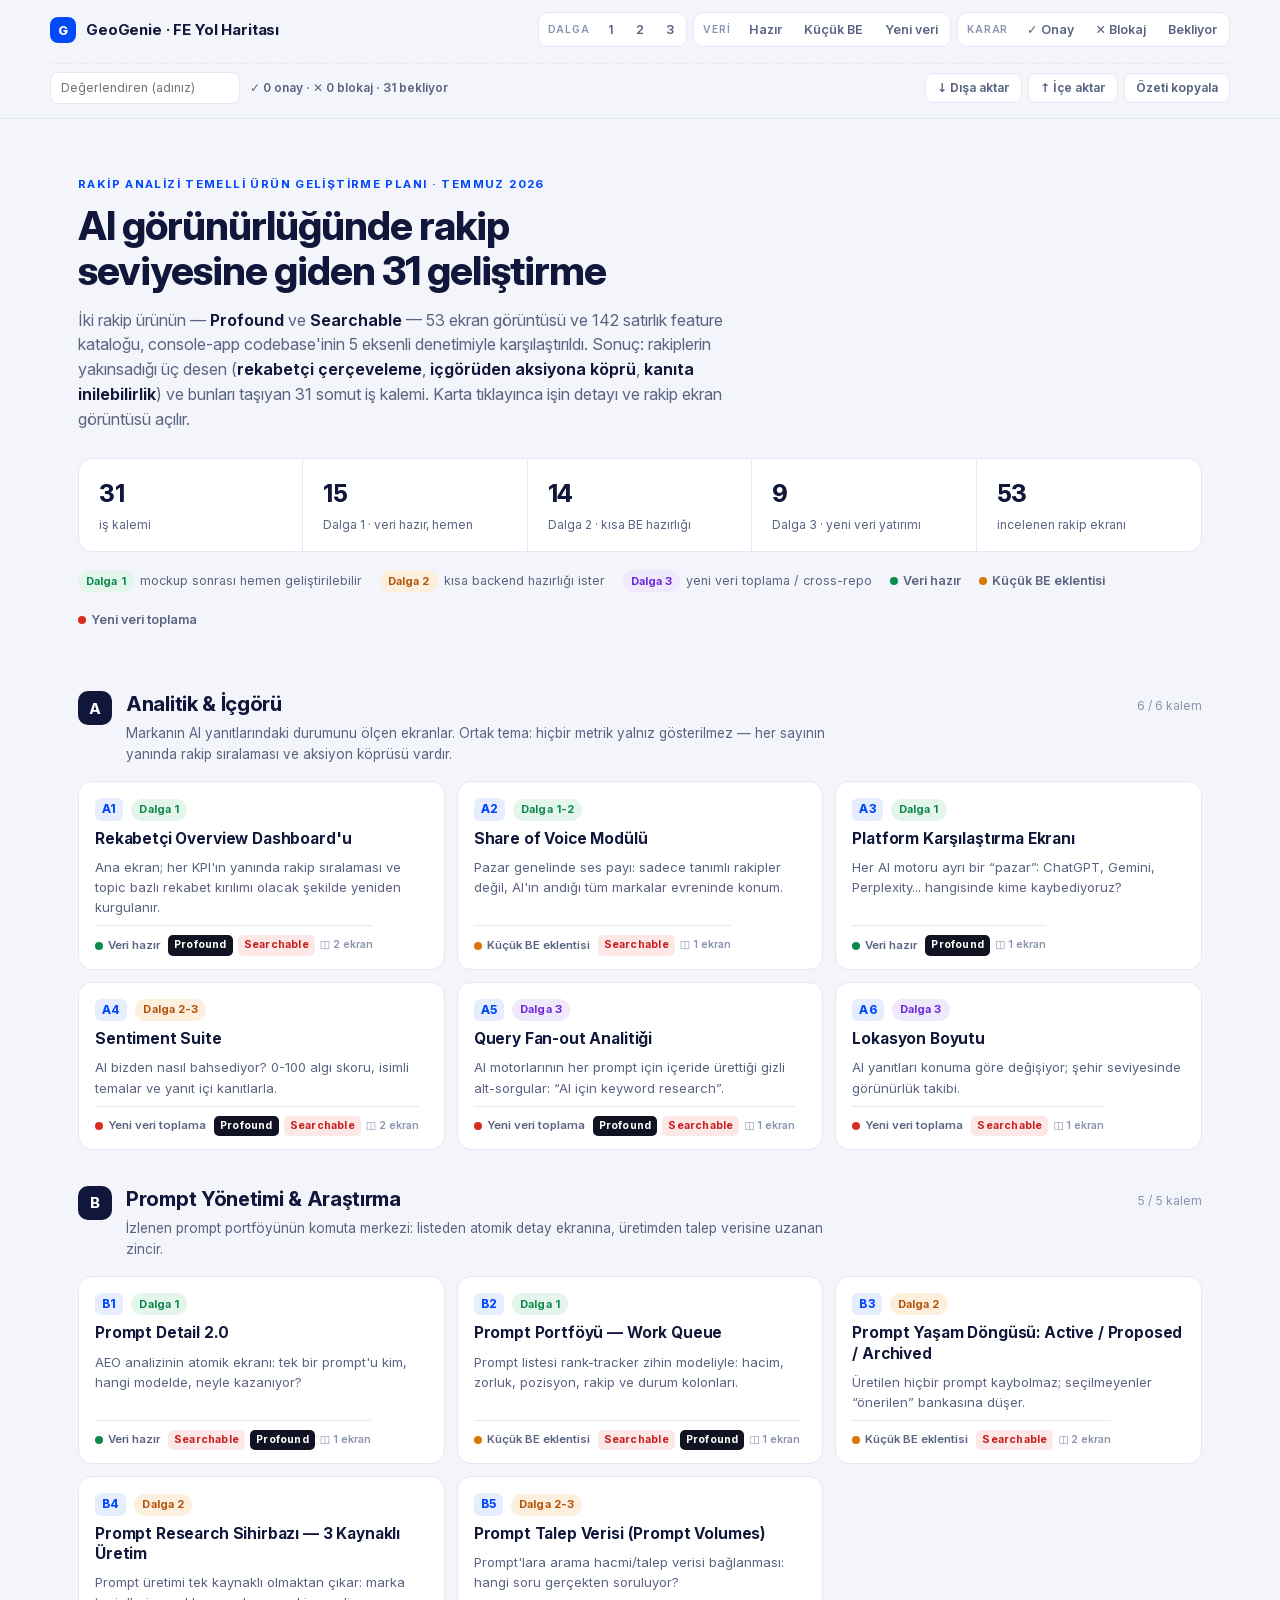
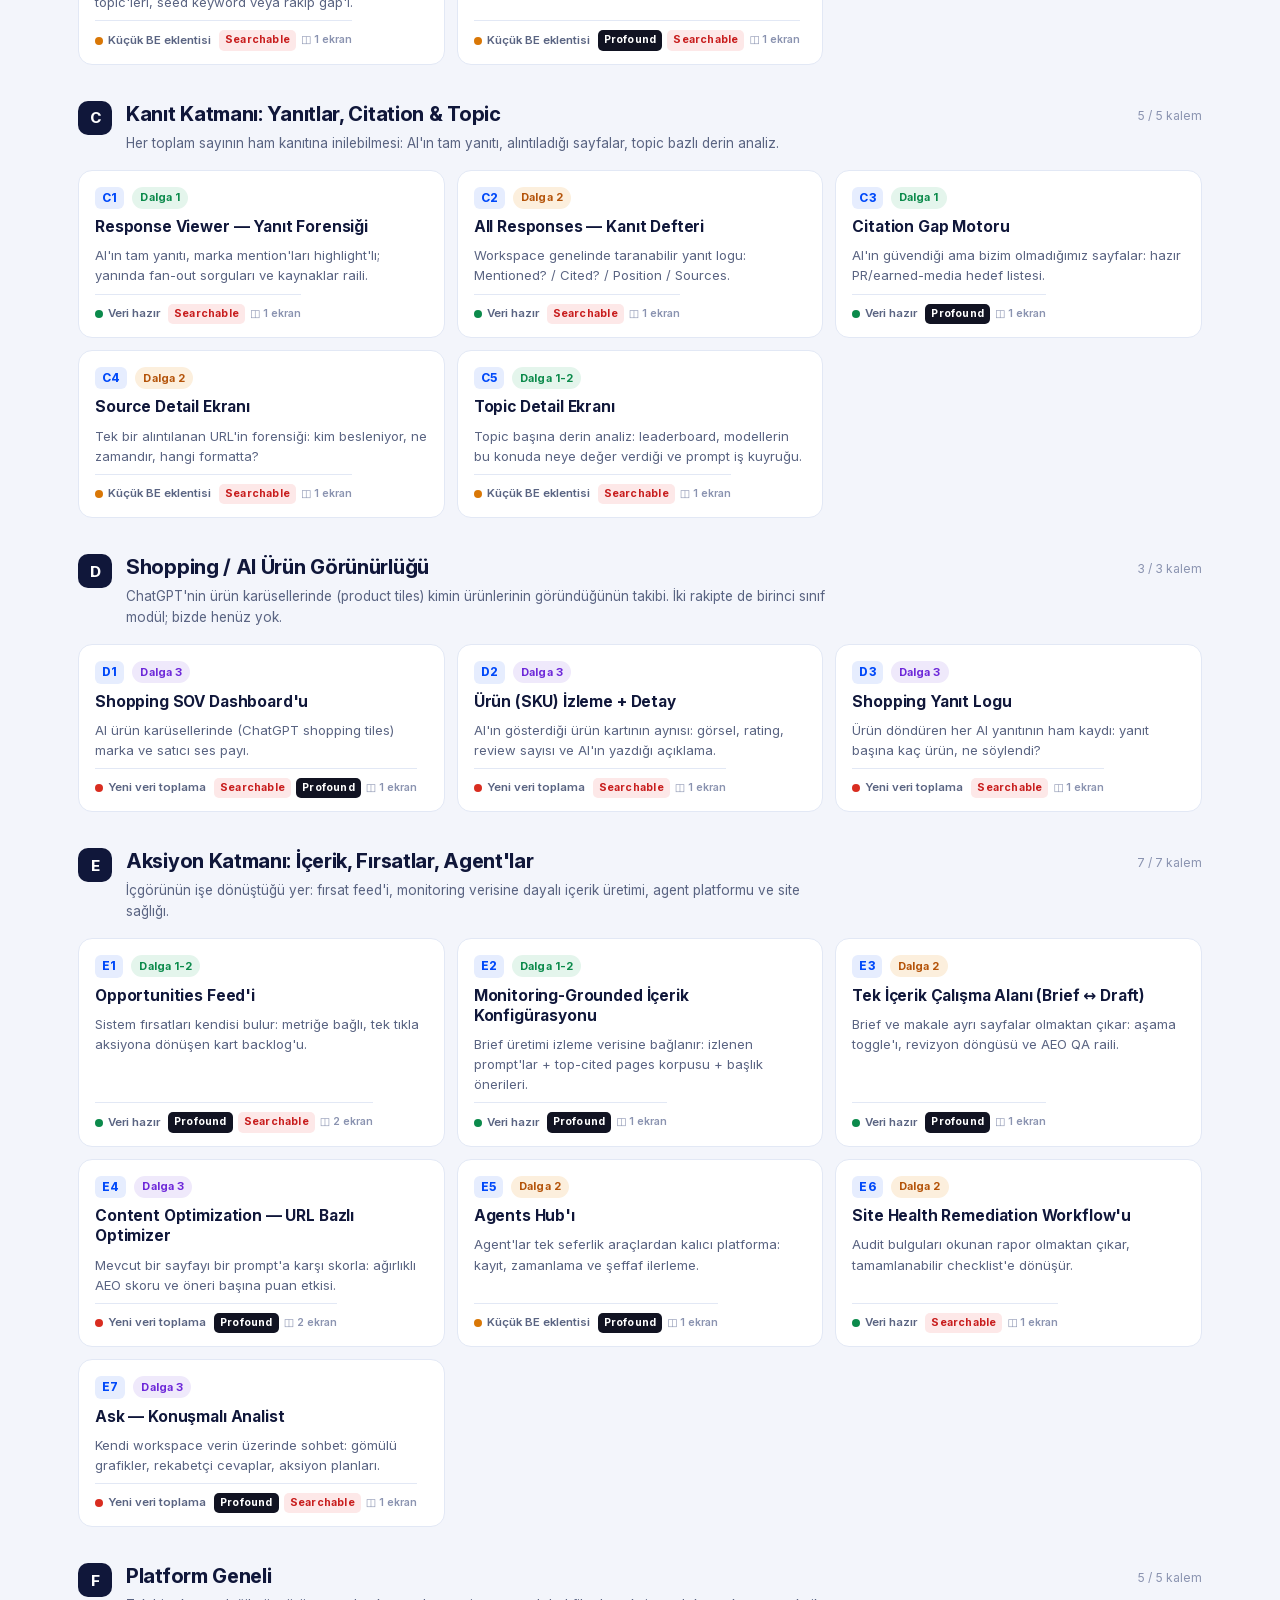
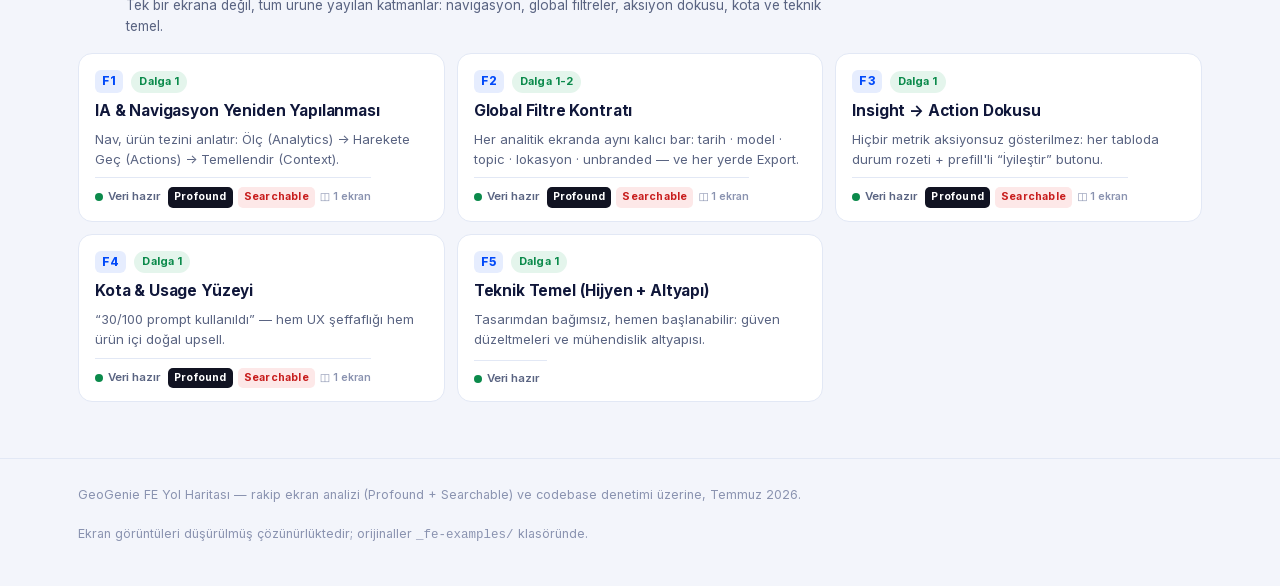
